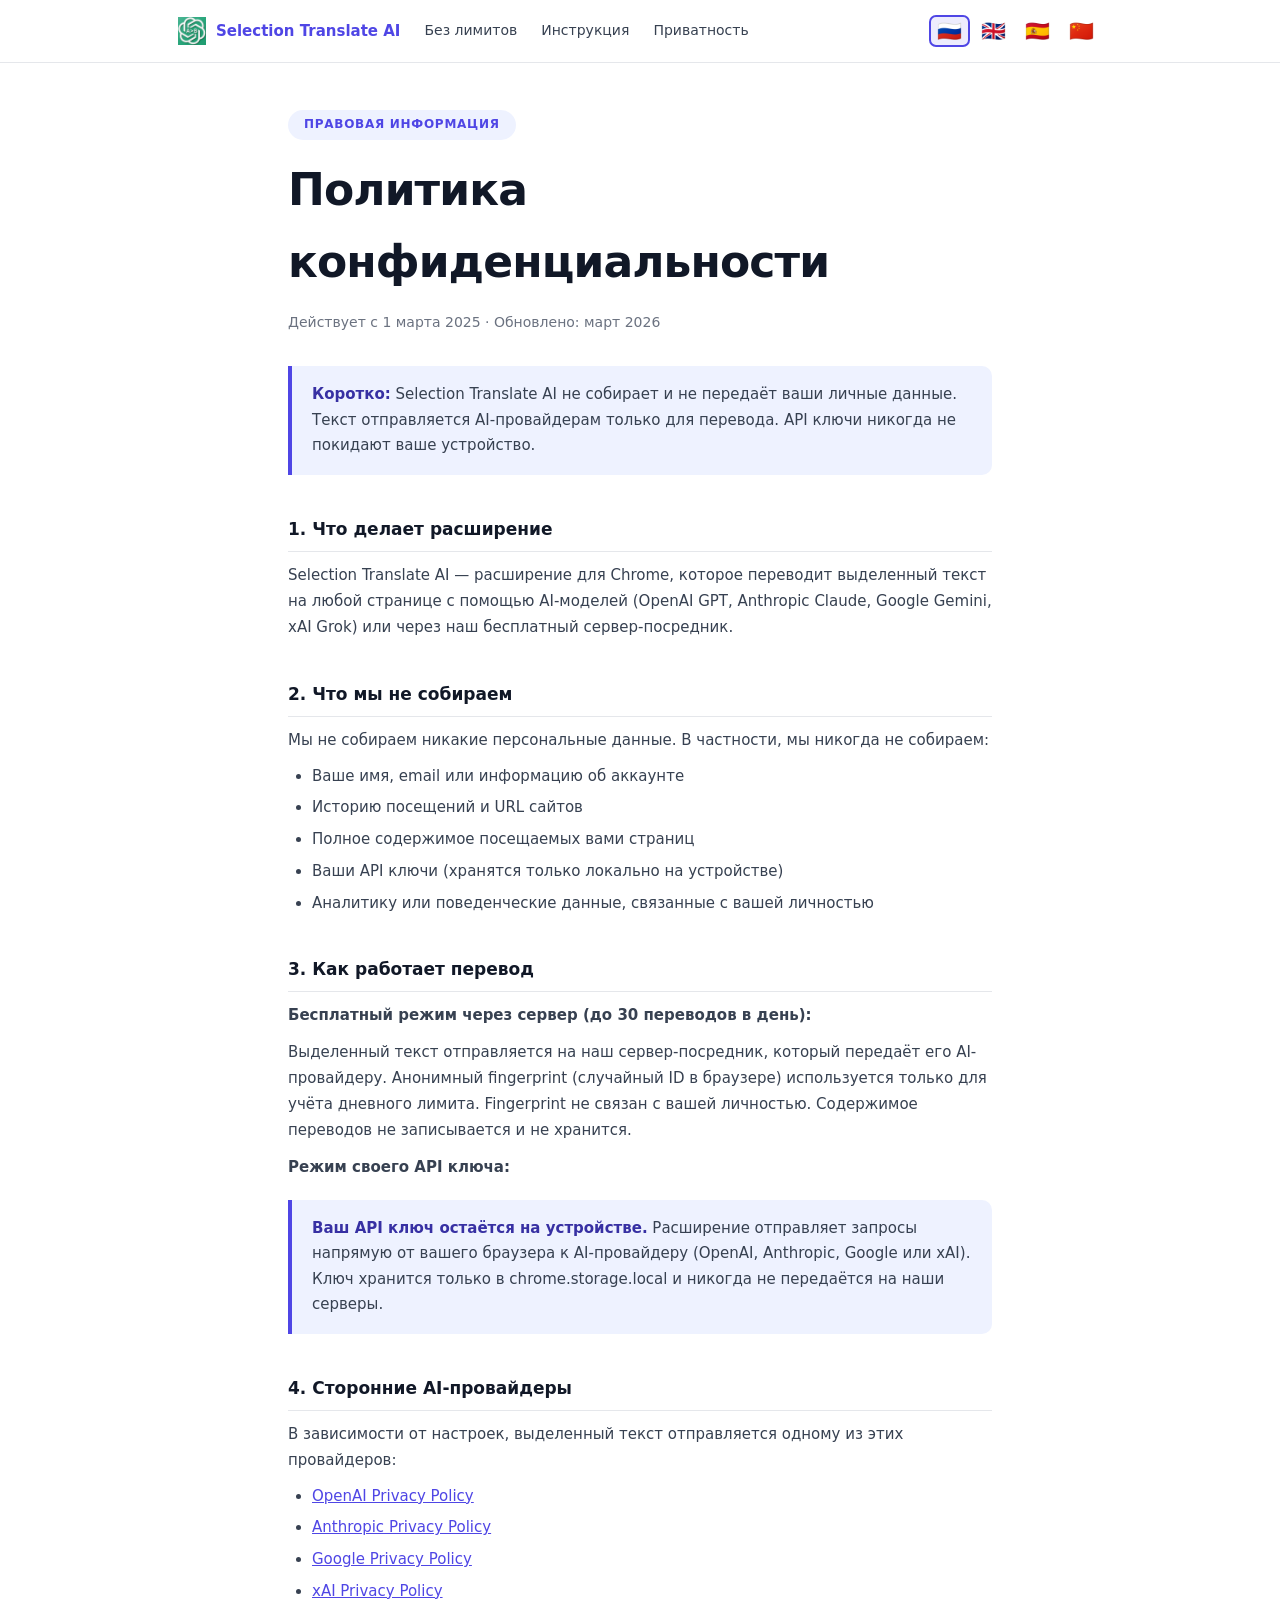
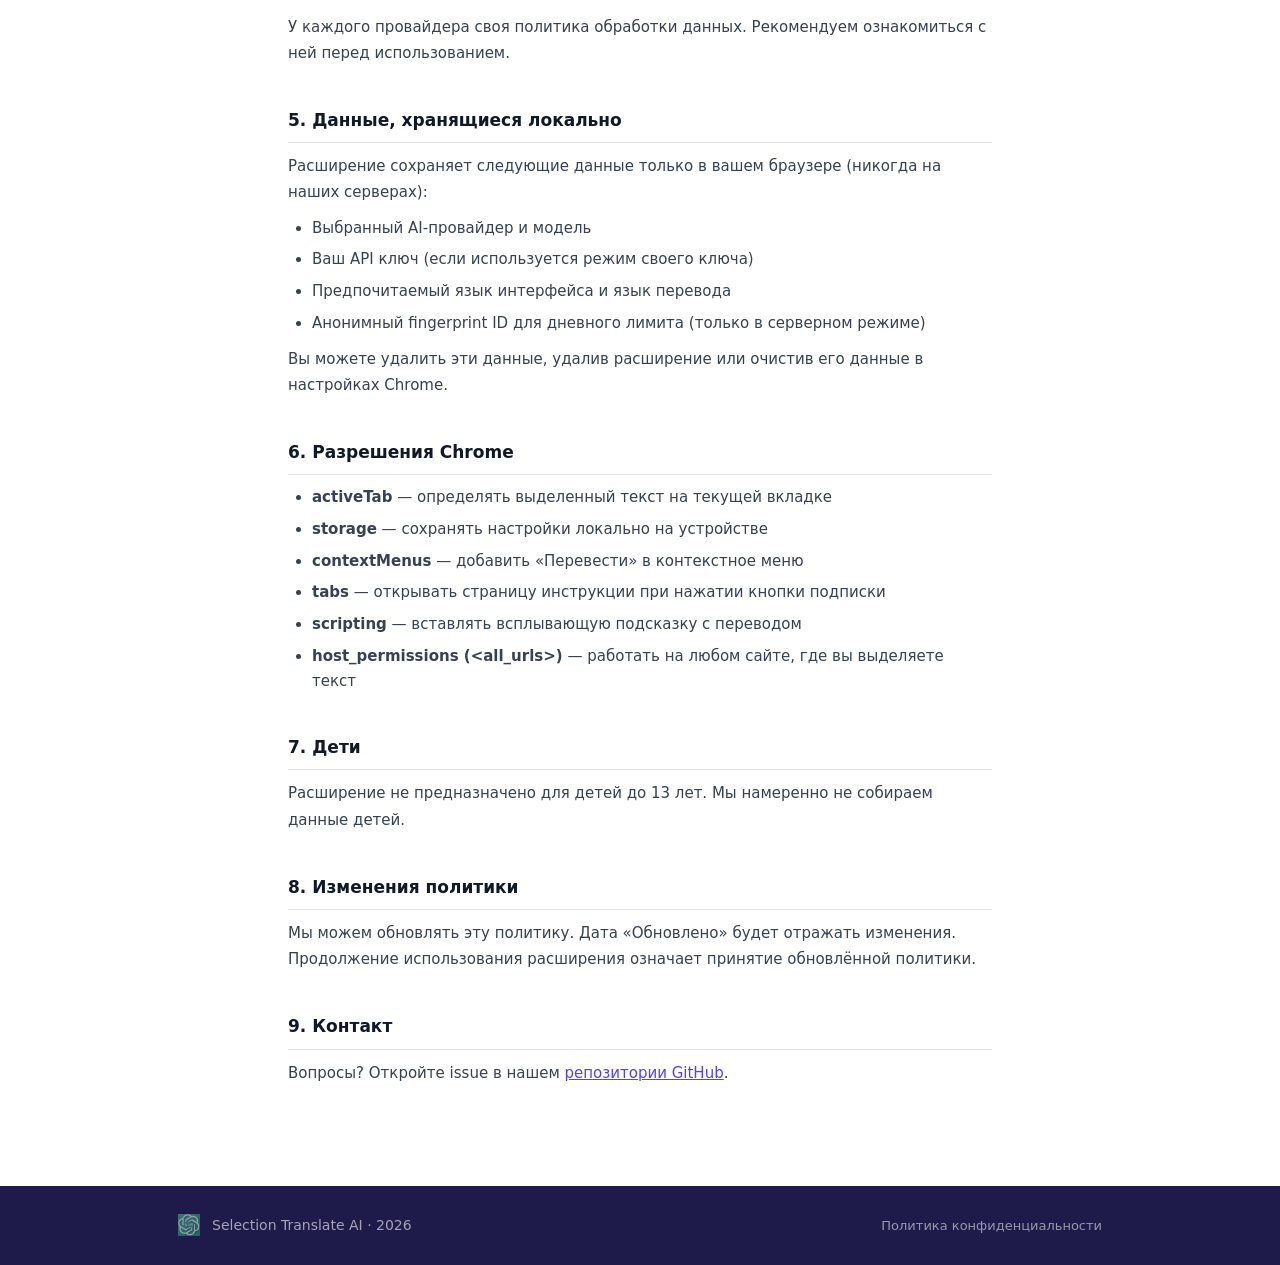
==== privacy-policy.html @ 8ef0fdda "Add files via upload" ====
<!DOCTYPE html>
<html lang="ru">
<head>
  <meta charset="UTF-8">
  <meta name="viewport" content="width=device-width, initial-scale=1.0">
  <title>Privacy Policy — Selection Translate AI</title>
  <link rel="icon" href="icon128.png">
  <link rel="stylesheet" href="style.css">
  <style>
    .policy-section { padding: 110px 0 90px; }
    .policy-date {
      color: var(--text-muted); font-size: 14px; margin: -4px 0 32px;
    }
    .policy-highlight {
      background: var(--brand-light);
      border-left: 4px solid var(--brand);
      padding: 16px 20px; border-radius: 0 10px 10px 0;
      margin: 20px 0; font-size: 15px;
      color: var(--text-2); line-height: 1.7;
    }
    .policy-highlight strong { color: var(--brand-dark); }
    .policy-body h2 {
      font-size: 17px; font-weight: 700;
      margin: 40px 0 10px; padding-bottom: 8px;
      border-bottom: 1px solid var(--border); color: var(--text);
    }
    .policy-body p {
      font-size: 15px; color: var(--text-2);
      margin: 10px 0; line-height: 1.75;
    }
    .policy-body ul { list-style: disc; margin: 10px 0 10px 24px; }
    .policy-body li {
      font-size: 15px; color: var(--text-2);
      margin: 7px 0; line-height: 1.65;
    }
    .policy-body a { color: var(--brand); text-decoration: underline; }
    .policy-body code {
      font-family: monospace; background: var(--bg);
      padding: 1px 6px; border-radius: 4px;
      font-size: 13px; color: var(--brand-dark);
    }
    /* Provider links stay static */
    .provider-links { list-style: disc; margin: 10px 0 10px 24px; }
    .provider-links li { font-size: 15px; color: var(--text-2); margin: 7px 0; }
    .provider-links a { color: var(--brand); text-decoration: underline; }
  </style>
</head>
<body>

  <nav class="nav" id="nav">
    <div class="nav-inner">
      <a href="index.html" class="nav-logo">
        <img src="icon128.png" alt="Selection Translate AI" width="28" height="28">
        <span>Selection Translate AI</span>
      </a>
      <div class="nav-links">
        <a href="index.html#alternative" data-i18n="pp_nav_alt"></a>
        <a href="index.html#guide"       data-i18n="pp_nav_guide"></a>
        <a href="index.html#privacy"     data-i18n="pp_nav_privacy"></a>
      </div>
      <div class="lang-switch">
        <button class="lang-btn active" data-lang="ru" title="Русский">&#127479;&#127482;</button>
        <button class="lang-btn" data-lang="en" title="English">&#127468;&#127463;</button>
        <button class="lang-btn" data-lang="es" title="Español">&#127466;&#127480;</button>
        <button class="lang-btn" data-lang="zh" title="中文">&#127464;&#127475;</button>
      </div>
    </div>
  </nav>

  <section class="policy-section">
    <div class="container" style="max-width: 760px;">

      <div class="section-tag" data-i18n="pp_tag"></div>
      <h1 class="section-title" data-i18n="pp_title"></h1>
      <p class="policy-date" data-i18n="pp_date"></p>
      <div class="policy-highlight" data-i18n="pp_highlight"></div>

      <div class="policy-body">

        <h2 data-i18n="pp_s1"></h2>
        <p data-i18n="pp_s1_p"></p>

        <h2 data-i18n="pp_s2"></h2>
        <p data-i18n="pp_s2_p"></p>
        <ul>
          <li data-i18n="pp_s2_li1"></li>
          <li data-i18n="pp_s2_li2"></li>
          <li data-i18n="pp_s2_li3"></li>
          <li data-i18n="pp_s2_li4"></li>
          <li data-i18n="pp_s2_li5"></li>
        </ul>

        <h2 data-i18n="pp_s3"></h2>
        <p><strong data-i18n="pp_s3_server_title"></strong></p>
        <p data-i18n="pp_s3_server_p"></p>
        <p><strong data-i18n="pp_s3_key_title"></strong></p>
        <div class="policy-highlight" data-i18n="pp_s3_highlight"></div>

        <h2 data-i18n="pp_s4"></h2>
        <p data-i18n="pp_s4_p"></p>
        <ul class="provider-links">
          <li><a href="https://openai.com/policies/privacy-policy" target="_blank" rel="noopener">OpenAI Privacy Policy</a></li>
          <li><a href="https://www.anthropic.com/legal/privacy"    target="_blank" rel="noopener">Anthropic Privacy Policy</a></li>
          <li><a href="https://policies.google.com/privacy"        target="_blank" rel="noopener">Google Privacy Policy</a></li>
          <li><a href="https://x.ai/legal/privacy-policy"          target="_blank" rel="noopener">xAI Privacy Policy</a></li>
        </ul>
        <p data-i18n="pp_s4_p2"></p>

        <h2 data-i18n="pp_s5"></h2>
        <p data-i18n="pp_s5_p"></p>
        <ul>
          <li data-i18n="pp_s5_li1"></li>
          <li data-i18n="pp_s5_li2"></li>
          <li data-i18n="pp_s5_li3"></li>
          <li data-i18n="pp_s5_li4"></li>
        </ul>
        <p data-i18n="pp_s5_p2"></p>

        <h2 data-i18n="pp_s6"></h2>
        <ul>
          <li data-i18n="pp_s6_li1"></li>
          <li data-i18n="pp_s6_li2"></li>
          <li data-i18n="pp_s6_li3"></li>
          <li data-i18n="pp_s6_li4"></li>
          <li data-i18n="pp_s6_li5"></li>
          <li data-i18n="pp_s6_li6"></li>
        </ul>

        <h2 data-i18n="pp_s7"></h2>
        <p data-i18n="pp_s7_p"></p>

        <h2 data-i18n="pp_s8"></h2>
        <p data-i18n="pp_s8_p"></p>

        <h2 data-i18n="pp_s9"></h2>
        <p data-i18n="pp_s9_p"></p>

      </div>
    </div>
  </section>

  <footer class="footer">
    <div class="container footer-inner">
      <img src="icon128.png" alt="" width="22" height="22">
      <span data-i18n="pp_footer"></span>
      <a href="privacy-policy.html" class="footer-privacy-link" data-i18n="pp_footer_privacy"></a>
    </div>
  </footer>

<script>
const T_PP = {
  ru: {
    pp_tag:   "Правовая информация",
    pp_title: "Политика конфиденциальности",
    pp_date:  "Действует с 1 марта 2025 \u00b7 Обновлено: март 2026",
    pp_highlight: "<strong>\u041a\u043e\u0440\u043e\u0442\u043a\u043e:</strong> Selection Translate AI не собирает и не передаёт ваши личные данные. Текст отправляется AI-провайдерам только для перевода. API ключи никогда не покидают ваше устройство.",
    pp_s1:    "1. Что делает расширение",
    pp_s1_p:  "Selection Translate AI — расширение для Chrome, которое переводит выделенный текст на любой странице с помощью AI-моделей (OpenAI GPT, Anthropic Claude, Google Gemini, xAI Grok) или через наш бесплатный сервер-посредник.",
    pp_s2:    "2. Что мы не собираем",
    pp_s2_p:  "Мы не собираем никакие персональные данные. В частности, мы никогда не собираем:",
    pp_s2_li1: "Ваше имя, email или информацию об аккаунте",
    pp_s2_li2: "Историю посещений и URL сайтов",
    pp_s2_li3: "Полное содержимое посещаемых вами страниц",
    pp_s2_li4: "Ваши API ключи (хранятся только локально на устройстве)",
    pp_s2_li5: "Аналитику или поведенческие данные, связанные с вашей личностью",
    pp_s3:    "3. Как работает перевод",
    pp_s3_server_title: "Бесплатный режим через сервер (до 30 переводов в день):",
    pp_s3_server_p: "Выделенный текст отправляется на наш сервер-посредник, который передаёт его AI-провайдеру. Анонимный fingerprint (случайный ID в браузере) используется только для учёта дневного лимита. Fingerprint не связан с вашей личностью. Содержимое переводов не записывается и не хранится.",
    pp_s3_key_title: "Режим своего API ключа:",
    pp_s3_highlight: "<strong>Ваш API ключ остаётся на устройстве.</strong> Расширение отправляет запросы напрямую от вашего браузера к AI-провайдеру (OpenAI, Anthropic, Google или xAI). Ключ хранится только в chrome.storage.local и никогда не передаётся на наши серверы.",
    pp_s4:    "4. Сторонние AI-провайдеры",
    pp_s4_p:  "В зависимости от настроек, выделенный текст отправляется одному из этих провайдеров:",
    pp_s4_p2: "У каждого провайдера своя политика обработки данных. Рекомендуем ознакомиться с ней перед использованием.",
    pp_s5:    "5. Данные, хранящиеся локально",
    pp_s5_p:  "Расширение сохраняет следующие данные только в вашем браузере (никогда на наших серверах):",
    pp_s5_li1: "Выбранный AI-провайдер и модель",
    pp_s5_li2: "Ваш API ключ (если используется режим своего ключа)",
    pp_s5_li3: "Предпочитаемый язык интерфейса и язык перевода",
    pp_s5_li4: "Анонимный fingerprint ID для дневного лимита (только в серверном режиме)",
    pp_s5_p2: "Вы можете удалить эти данные, удалив расширение или очистив его данные в настройках Chrome.",
    pp_s6:    "6. Разрешения Chrome",
    pp_s6_li1: "<strong>activeTab</strong> — определять выделенный текст на текущей вкладке",
    pp_s6_li2: "<strong>storage</strong> — сохранять настройки локально на устройстве",
    pp_s6_li3: "<strong>contextMenus</strong> — добавить «Перевести» в контекстное меню",
    pp_s6_li4: "<strong>tabs</strong> — открывать страницу инструкции при нажатии кнопки подписки",
    pp_s6_li5: "<strong>scripting</strong> — вставлять всплывающую подсказку с переводом",
    pp_s6_li6: "<strong>host_permissions (&lt;all_urls&gt;)</strong> — работать на любом сайте, где вы выделяете текст",
    pp_s7:    "7. Дети",
    pp_s7_p:  "Расширение не предназначено для детей до 13 лет. Мы намеренно не собираем данные детей.",
    pp_s8:    "8. Изменения политики",
    pp_s8_p:  "Мы можем обновлять эту политику. Дата «Обновлено» будет отражать изменения. Продолжение использования расширения означает принятие обновлённой политики.",
    pp_s9:    "9. Контакт",
    pp_s9_p:  "Вопросы? Откройте issue в нашем <a href=\"https://github.com/kostanian/Selection-Translate-AI\" target=\"_blank\" rel=\"noopener\">репозитории GitHub</a>.",
    pp_nav_alt:     "Без лимитов",
    pp_nav_guide:   "Инструкция",
    pp_nav_privacy: "Приватность",
    pp_footer:         "Selection Translate AI \u00b7 2026",
    pp_footer_privacy: "Политика конфиденциальности",
  },
  en: {
    pp_tag:   "Legal",
    pp_title: "Privacy Policy",
    pp_date:  "Effective: March 1, 2025 \u00b7 Last updated: March 2026",
    pp_highlight: "<strong>Short version:</strong> Selection Translate AI does not collect or share your personal data. Your text is sent to AI providers for translation only. API keys you enter never leave your device.",
    pp_s1:    "1. What This Extension Does",
    pp_s1_p:  "Selection Translate AI is a Chrome browser extension that translates text you select on any webpage using AI language models (OpenAI GPT, Anthropic Claude, Google Gemini, xAI Grok), or via our free relay server.",
    pp_s2:    "2. Data We Do Not Collect",
    pp_s2_p:  "We do not collect any personally identifiable information. Specifically, we never collect:",
    pp_s2_li1: "Your name, email address, or account information",
    pp_s2_li2: "Your browsing history or visited URLs",
    pp_s2_li3: "The full content of web pages you visit",
    pp_s2_li4: "Your API keys (stored locally on your device only)",
    pp_s2_li5: "Analytics, behavioral data, or usage statistics linked to your identity",
    pp_s3:    "3. How Translation Works",
    pp_s3_server_title: "Free server mode (up to 30 translations/day):",
    pp_s3_server_p: "The selected text is sent to our relay server, which forwards it to the AI provider. An anonymous fingerprint (random ID stored in your browser) is used solely to enforce the daily limit. This fingerprint is not linked to your identity. No translation content is logged or stored on our server.",
    pp_s3_key_title: "Own API key mode:",
    pp_s3_highlight: "<strong>Your API key stays on your device.</strong> The extension sends requests directly from your browser to the AI provider (OpenAI, Anthropic, Google, or xAI). The key is stored only in Chrome's local storage and is never transmitted to our servers.",
    pp_s4:    "4. Third-Party AI Providers",
    pp_s4_p:  "Depending on your settings, selected text is sent to one of these providers for translation:",
    pp_s4_p2: "Each provider has its own privacy practices. We recommend reviewing their policies before use.",
    pp_s5:    "5. Data Stored Locally",
    pp_s5_p:  "The extension stores the following data in your browser only — never on our servers:",
    pp_s5_li1: "Your selected AI provider and model",
    pp_s5_li2: "Your API key (if using own key mode)",
    pp_s5_li3: "Your preferred UI language and target translation language",
    pp_s5_li4: "An anonymous fingerprint ID for daily limit tracking (server mode only)",
    pp_s5_p2: "You can clear this data at any time by removing the extension or clearing Chrome's extension storage.",
    pp_s6:    "6. Chrome Permissions",
    pp_s6_li1: "<strong>activeTab</strong> — to detect text you select on the current tab",
    pp_s6_li2: "<strong>storage</strong> — to save your settings locally on your device",
    pp_s6_li3: "<strong>contextMenus</strong> — to add \"Translate\" to the right-click menu",
    pp_s6_li4: "<strong>tabs</strong> — to open the setup guide when you click the subscribe button",
    pp_s6_li5: "<strong>scripting</strong> — to inject the translation tooltip on web pages",
    pp_s6_li6: "<strong>host_permissions (&lt;all_urls&gt;)</strong> — to work on any website where you select text",
    pp_s7:    "7. Children's Privacy",
    pp_s7_p:  "This extension is not directed at children under 13. We do not knowingly collect data from children.",
    pp_s8:    "8. Changes to This Policy",
    pp_s8_p:  "We may update this policy from time to time. The \"Last updated\" date above will reflect any changes. Continued use of the extension constitutes acceptance of the updated policy.",
    pp_s9:    "9. Contact",
    pp_s9_p:  "Questions about this privacy policy? Please open an issue on our <a href=\"https://github.com/kostanian/Selection-Translate-AI\" target=\"_blank\" rel=\"noopener\">GitHub repository</a>.",
    pp_nav_alt:     "Use Your Own Key",
    pp_nav_guide:   "Setup Guide",
    pp_nav_privacy: "Privacy",
    pp_footer:         "Selection Translate AI \u00b7 2026",
    pp_footer_privacy: "Privacy Policy",
  },
  es: {
    pp_tag:   "Aviso legal",
    pp_title: "Política de privacidad",
    pp_date:  "Vigente desde el 1 de marzo de 2025 \u00b7 Última actualización: marzo de 2026",
    pp_highlight: "<strong>Versión corta:</strong> Selection Translate AI no recopila ni comparte tus datos personales. El texto se envía a los proveedores de IA únicamente para su traducción. Las claves API que introduces nunca salen de tu dispositivo.",
    pp_s1:    "1. Qué hace esta extensión",
    pp_s1_p:  "Selection Translate AI es una extensión de Chrome que traduce el texto seleccionado en cualquier página web usando modelos de IA (OpenAI GPT, Anthropic Claude, Google Gemini, xAI Grok) o a través de nuestro servidor de retransmisión gratuito.",
    pp_s2:    "2. Datos que no recopilamos",
    pp_s2_p:  "No recopilamos ningún dato de identificación personal. En concreto, nunca recopilamos:",
    pp_s2_li1: "Tu nombre, correo electrónico o información de cuenta",
    pp_s2_li2: "Tu historial de navegación o URLs visitadas",
    pp_s2_li3: "El contenido completo de las páginas que visitas",
    pp_s2_li4: "Tus claves API (almacenadas solo localmente en tu dispositivo)",
    pp_s2_li5: "Análisis, datos de comportamiento o estadísticas vinculadas a tu identidad",
    pp_s3:    "3. Cómo funciona la traducción",
    pp_s3_server_title: "Modo servidor gratuito (hasta 30 traducciones al día):",
    pp_s3_server_p: "El texto seleccionado se envía a nuestro servidor de retransmisión, que lo reenvía al proveedor de IA. Una huella digital anónima (ID aleatorio almacenado en tu navegador) se usa únicamente para controlar el límite diario. Esta huella no está vinculada a tu identidad. No se registra ni almacena ningún contenido de traducción.",
    pp_s3_key_title: "Modo clave API propia:",
    pp_s3_highlight: "<strong>Tu clave API permanece en tu dispositivo.</strong> La extensión envía solicitudes directamente desde tu navegador al proveedor de IA (OpenAI, Anthropic, Google o xAI). La clave se almacena solo en el almacenamiento local de Chrome y nunca se transmite a nuestros servidores.",
    pp_s4:    "4. Proveedores de IA terceros",
    pp_s4_p:  "Según tu configuración, el texto seleccionado se envía a uno de estos proveedores para su traducción:",
    pp_s4_p2: "Cada proveedor tiene sus propias prácticas de privacidad. Recomendamos revisar sus políticas antes de usar la extensión.",
    pp_s5:    "5. Datos almacenados localmente",
    pp_s5_p:  "La extensión almacena los siguientes datos solo en tu navegador, nunca en nuestros servidores:",
    pp_s5_li1: "Tu proveedor de IA y modelo seleccionados",
    pp_s5_li2: "Tu clave API (si usas el modo de clave propia)",
    pp_s5_li3: "Tu idioma de interfaz preferido y el idioma de traducción destino",
    pp_s5_li4: "Un ID de huella digital anónimo para el seguimiento del límite diario (solo en modo servidor)",
    pp_s5_p2: "Puedes borrar estos datos en cualquier momento eliminando la extensión o borrando su almacenamiento en la configuración de Chrome.",
    pp_s6:    "6. Permisos de Chrome",
    pp_s6_li1: "<strong>activeTab</strong> — para detectar el texto seleccionado en la pestaña actual",
    pp_s6_li2: "<strong>storage</strong> — para guardar tu configuración localmente en tu dispositivo",
    pp_s6_li3: "<strong>contextMenus</strong> — para añadir &ldquo;Traducir&rdquo; al menú contextual del botón derecho",
    pp_s6_li4: "<strong>tabs</strong> — para abrir la guía de configuración al hacer clic en el botón de suscripción",
    pp_s6_li5: "<strong>scripting</strong> — para insertar el tooltip de traducción en las páginas web",
    pp_s6_li6: "<strong>host_permissions (&lt;all_urls&gt;)</strong> — para funcionar en cualquier sitio web donde selecciones texto",
    pp_s7:    "7. Privacidad de menores",
    pp_s7_p:  "Esta extensión no está dirigida a menores de 13 años. No recopilamos datos de menores de forma intencionada.",
    pp_s8:    "8. Cambios en esta política",
    pp_s8_p:  "Podemos actualizar esta política periódicamente. La fecha de \"Última actualización\" reflejará los cambios. El uso continuado de la extensión implica la aceptación de la política actualizada.",
    pp_s9:    "9. Contacto",
    pp_s9_p:  "¿Preguntas? Abre un issue en nuestro <a href=\"https://github.com/kostanian/Selection-Translate-AI\" target=\"_blank\" rel=\"noopener\">repositorio de GitHub</a>.",
    pp_nav_alt:     "Sin límites",
    pp_nav_guide:   "Instrucciones",
    pp_nav_privacy: "Privacidad",
    pp_footer:         "Selection Translate AI \u00b7 2026",
    pp_footer_privacy: "Política de privacidad",
  },
  zh: {
    pp_tag:   "法律信息",
    pp_title: "隐私政策",
    pp_date:  "生效日期：2025年3月1日 \u00b7 最后更新：2026年3月",
    pp_highlight: "<strong>简短说明：</strong>Selection Translate AI 不收集或分享您的个人数据。您的文本仅发送给 AI 提供商进行翻译。您输入的 API 密钥永远不会离开您的设备。",
    pp_s1:    "1. 扩展功能说明",
    pp_s1_p:  "Selection Translate AI 是一款 Chrome 浏览器扩展，可使用 AI 语言模型（OpenAI GPT、Anthropic Claude、Google Gemini、xAI Grok）或通过我们的免费中继服务器，翻译您在任何网页上选中的文本。",
    pp_s2:    "2. 我们不收集的数据",
    pp_s2_p:  "我们不收集任何个人身份信息。具体而言，我们从不收集：",
    pp_s2_li1: "您的姓名、电子邮件地址或账户信息",
    pp_s2_li2: "您的浏览历史记录或访问的网址",
    pp_s2_li3: "您访问的网页的完整内容",
    pp_s2_li4: "您的 API 密钥（仅存储在您的设备本地）",
    pp_s2_li5: "与您身份关联的分析数据、行为数据或使用统计",
    pp_s3:    "3. 翻译工作原理",
    pp_s3_server_title: "免费服务器模式（每天最多30次翻译）：",
    pp_s3_server_p: "选中的文本发送至我们的中继服务器，再由其转发给 AI 提供商。浏览器中存储的匿名指纹（随机 ID）仅用于执行每日限额，与您的身份无关。我们的服务器不记录或存储任何翻译内容。",
    pp_s3_key_title: "自带 API 密钥模式：",
    pp_s3_highlight: "<strong>您的 API 密钥留在您的设备上。</strong>扩展直接从您的浏览器向 AI 提供商（OpenAI、Anthropic、Google 或 xAI）发送请求。密钥仅存储在 Chrome 的本地存储中，从不传输到我们的服务器。",
    pp_s4:    "4. 第三方 AI 提供商",
    pp_s4_p:  "根据您的设置，选中的文本会发送给以下提供商之一进行翻译：",
    pp_s4_p2: "每个提供商都有其自己的隐私政策。我们建议您在使用前查阅各自的政策。",
    pp_s5:    "5. 本地存储的数据",
    pp_s5_p:  "扩展仅在您的浏览器中存储以下数据，从不存储在我们的服务器上：",
    pp_s5_li1: "您选择的 AI 提供商和模型",
    pp_s5_li2: "您的 API 密钥（如果使用自带密钥模式）",
    pp_s5_li3: "您首选的界面语言和翻译目标语言",
    pp_s5_li4: "用于每日限额追踪的匿名指纹 ID（仅限服务器模式）",
    pp_s5_p2: "您可以随时通过删除扩展或清除 Chrome 扩展存储来删除这些数据。",
    pp_s6:    "6. Chrome 权限",
    pp_s6_li1: "<strong>activeTab</strong> — 检测您在当前标签页中选中的文本",
    pp_s6_li2: "<strong>storage</strong> — 在您的设备本地保存设置",
    pp_s6_li3: "<strong>contextMenus</strong> — 在右键菜单中添加&ldquo;翻译&rdquo;选项",
    pp_s6_li4: "<strong>tabs</strong> — 点击订阅按钮时打开设置指南页面",
    pp_s6_li5: "<strong>scripting</strong> — 在网页上注入翻译提示框",
    pp_s6_li6: "<strong>host_permissions (&lt;all_urls&gt;)</strong> — 在您选择文本的任何网站上运行",
    pp_s7:    "7. 儿童隐私",
    pp_s7_p:  "本扩展不针对13岁以下的儿童。我们不会故意收集儿童的数据。",
    pp_s8:    "8. 政策变更",
    pp_s8_p:  "我们可能会不时更新本政策。上方的&ldquo;最后更新&rdquo;日期将反映任何变更。继续使用扩展即表示您接受更新后的政策。",
    pp_s9:    "9. 联系方式",
    pp_s9_p:  "有疑问？请在我们的 <a href=\"https://github.com/kostanian/Selection-Translate-AI\" target=\"_blank\" rel=\"noopener\">GitHub 仓库</a>中提交 issue。",
    pp_nav_alt:     "自带密钥",
    pp_nav_guide:   "设置指南",
    pp_nav_privacy: "隐私",
    pp_footer:         "Selection Translate AI \u00b7 2026",
    pp_footer_privacy: "隐私政策",
  },
};

(function () {
  const urlLang = new URLSearchParams(window.location.search).get("lang");
  let lang = (urlLang && T_PP[urlLang]) ? urlLang
             : (localStorage.getItem("uiLanguage") || "ru");
  if (!T_PP[lang]) lang = "ru";

  function apply(l) {
    document.documentElement.lang = l;
    document.querySelectorAll("[data-i18n]").forEach(el => {
      const val = T_PP[l]?.[el.dataset.i18n] || T_PP.en?.[el.dataset.i18n] || "";
      if (val) el.innerHTML = val;
    });
    document.title = T_PP[l].pp_title + " — Selection Translate AI";
    document.querySelectorAll(".lang-btn").forEach(b =>
      b.classList.toggle("active", b.dataset.lang === l));
  }

  apply(lang);

  document.querySelectorAll(".lang-btn").forEach(btn => {
    btn.addEventListener("click", () => {
      lang = btn.dataset.lang;
      localStorage.setItem("uiLanguage", lang);
      apply(lang);
    });
  });

  // Nav scroll shadow
  const nav = document.getElementById("nav");
  window.addEventListener("scroll", () => {
    nav.classList.toggle("scrolled", window.scrollY > 10);
  }, { passive: true });
})();
</script>
</body>
</html>
---- style.css ----
/* ══════════════════════════════════════════════════════════
   Selection Translate AI — Subscription page styles
   ══════════════════════════════════════════════════════════ */

:root {
  --brand:       #4F46E5;
  --brand-dark:  #3730A3;
  --brand-light: #EEF2FF;
  --text:        #111827;
  --text-2:      #374151;
  --text-muted:  #6B7280;
  --border:      #E5E7EB;
  --bg:          #F9FAFB;
  --white:       #FFFFFF;
  --shadow-sm:   0 1px 3px rgba(0,0,0,0.08);
  --shadow:      0 4px 16px rgba(0,0,0,0.10);
  --shadow-lg:   0 12px 40px rgba(0,0,0,0.14);
  --radius:      12px;
  --radius-lg:   20px;
  --ease:        0.25s ease;
}

*, *::before, *::after { box-sizing: border-box; margin: 0; padding: 0; }
html { scroll-behavior: smooth; }
body {
  font: 15px/1.65 system-ui, -apple-system, Segoe UI, Roboto, Arial;
  color: var(--text);
  background: var(--white);
}
a { text-decoration: none; color: inherit; }
ul { list-style: none; }
img { display: block; }
.container { max-width: 980px; margin: 0 auto; padding: 0 28px; }

/* ══ Nav ═══════════════════════════════════════════════════ */
.nav {
  position: fixed; top: 0; left: 0; right: 0; z-index: 100;
  background: rgba(255,255,255,0.94);
  backdrop-filter: blur(14px);
  border-bottom: 1px solid var(--border);
  transition: box-shadow var(--ease);
}
.nav.scrolled { box-shadow: var(--shadow); }
.nav-inner {
  max-width: 980px; margin: 0 auto; padding: 0 28px;
  height: 62px; display: flex; align-items: center; gap: 24px;
}
.nav-logo {
  display: flex; align-items: center; gap: 10px;
  font-weight: 700; font-size: 15px; color: var(--brand);
  flex-shrink: 0;
}
.nav-links {
  display: flex; gap: 24px; margin-right: auto;
}
.nav-links a {
  font-size: 14px; color: var(--text-2);
  transition: color var(--ease);
}
.nav-links a:hover { color: var(--brand); }
.lang-switch { display: flex; gap: 3px; }
.lang-btn {
  font-size: 20px; padding: 4px 6px;
  border: 2px solid transparent; border-radius: 7px;
  background: none; cursor: pointer;
  transition: border-color var(--ease), background var(--ease), transform 0.15s;
  line-height: 1;
}
.lang-btn:hover { background: rgba(79,70,229,0.08); transform: scale(1.12); }
.lang-btn.active { border-color: var(--brand); background: rgba(79,70,229,0.1); }

/* ══ Hero ══════════════════════════════════════════════════ */
.hero {
  position: relative;
  min-height: 100vh;
  display: flex; align-items: center; justify-content: center;
  overflow: hidden;
  background: linear-gradient(135deg, #1e1b4b 0%, #312e81 35%, #4c1d95 65%, #1e1b4b 100%);
  background-size: 300% 300%;
  animation: gradientShift 14s ease infinite;
}
@keyframes gradientShift {
  0%, 100% { background-position: 0% 50%; }
  50%       { background-position: 100% 50%; }
}

#hero-canvas {
  position: absolute; inset: 0; width: 100%; height: 100%;
  pointer-events: none;
}

.hero-content {
  position: relative; z-index: 2;
  text-align: center; color: white;
  padding: 110px 28px 80px;
}
.hero-badge-wrap { margin-bottom: 28px; }
.hero-badge {
  display: inline-block;
  padding: 7px 22px; border-radius: 100px;
  background: rgba(255,255,255,0.12);
  border: 1px solid rgba(255,255,255,0.28);
  font-size: 12px; font-weight: 700;
  letter-spacing: 0.08em; text-transform: uppercase;
  animation: badgePulse 3.5s ease-in-out infinite;
}
@keyframes badgePulse {
  0%, 100% { box-shadow: 0 0 0 0 rgba(255,255,255,0.2); }
  50%       { box-shadow: 0 0 0 12px rgba(255,255,255,0); }
}
.hero-title {
  font-size: clamp(38px, 7vw, 76px);
  font-weight: 800; line-height: 1.08;
  letter-spacing: -0.03em; margin-bottom: 24px;
  animation: fadeUp 0.8s ease both;
}
.hero-sub {
  font-size: clamp(16px, 2.2vw, 20px);
  opacity: 0.82; max-width: 560px; margin: 0 auto 44px;
  animation: fadeUp 0.8s 0.15s ease both;
}
.hero-cta {
  display: inline-flex; align-items: center;
  padding: 15px 36px; border-radius: 100px;
  background: white; color: var(--brand);
  font-weight: 700; font-size: 15px;
  box-shadow: 0 6px 28px rgba(0,0,0,0.35);
  transition: transform var(--ease), box-shadow var(--ease);
  animation: fadeUp 0.8s 0.28s ease both;
}
.hero-cta:hover {
  transform: translateY(-3px);
  box-shadow: 0 10px 36px rgba(0,0,0,0.45);
}
@keyframes fadeUp {
  from { opacity: 0; transform: translateY(24px); }
  to   { opacity: 1; transform: none; }
}
.hero-scroll {
  position: absolute; bottom: 28px; left: 50%;
  transform: translateX(-50%);
  animation: bounce 2.2s ease-in-out infinite;
}
@keyframes bounce {
  0%, 100% { transform: translateX(-50%) translateY(0); opacity: 0.6; }
  50%       { transform: translateX(-50%) translateY(10px); opacity: 1; }
}

/* ══ Section helpers ════════════════════════════════════════ */
.section-tag {
  display: inline-block; margin-bottom: 14px;
  padding: 5px 16px; border-radius: 100px;
  background: var(--brand-light); color: var(--brand);
  font-size: 12px; font-weight: 700; letter-spacing: 0.06em; text-transform: uppercase;
}
.section-title {
  font-size: clamp(26px, 4vw, 44px);
  font-weight: 800; letter-spacing: -0.02em; margin-bottom: 16px;
}
.section-sub {
  font-size: 16px; color: var(--text-muted);
  max-width: 620px; margin-bottom: 52px; line-height: 1.7;
}

/* ══ Alternative section ════════════════════════════════════ */
.alt-section { padding: 100px 0; background: var(--bg); }

.features-grid {
  display: grid;
  grid-template-columns: repeat(auto-fit, minmax(220px, 1fr));
  gap: 20px;
}
.feature-card {
  background: white; border: 1px solid var(--border);
  border-radius: var(--radius-lg); padding: 30px 26px;
  box-shadow: var(--shadow-sm);
  transition: transform var(--ease), box-shadow var(--ease), border-color var(--ease);
}
.feature-card:hover {
  transform: translateY(-5px);
  box-shadow: var(--shadow-lg);
  border-color: var(--brand-light);
}
.feature-icon { font-size: 38px; margin-bottom: 16px; }
.feature-card h3 { font-size: 17px; font-weight: 700; margin-bottom: 9px; }
.feature-card p  { font-size: 14px; color: var(--text-muted); line-height: 1.65; }

/* ══ Guide section ══════════════════════════════════════════ */
.guide-section { padding: 100px 0; background: white; }

.provider-tabs {
  display: flex; gap: 10px; flex-wrap: wrap; margin-bottom: 44px;
}
.provider-tab {
  display: flex; align-items: center; gap: 9px;
  padding: 11px 22px; border-radius: var(--radius);
  border: 2px solid var(--border); background: white;
  font-size: 14px; font-weight: 600; cursor: pointer;
  transition: all var(--ease);
}
.provider-tab:hover { border-color: var(--brand); color: var(--brand); background: var(--brand-light); }
.provider-tab.active { border-color: var(--brand); background: var(--brand); color: white; }
.ptab-dot {
  width: 10px; height: 10px; border-radius: 50%; flex-shrink: 0;
}
.provider-tab.active .ptab-dot { background: white !important; }

.guide-content { transition: opacity 0.22s, transform 0.22s; }
.guide-content.fading { opacity: 0; transform: translateY(10px); }

/* Provider header card */
.provider-header {
  display: flex; align-items: center; gap: 18px;
  padding: 22px 28px; border-radius: var(--radius-lg);
  margin-bottom: 20px;
  border: 1px solid var(--border);
}
.provider-header-emoji { font-size: 42px; line-height: 1; flex-shrink: 0; }
.provider-header-info h3 { font-size: 22px; font-weight: 800; margin-bottom: 4px; }
.provider-header-info p  { font-size: 13px; color: var(--text-muted); }
.provider-header-link {
  margin-left: auto; flex-shrink: 0;
  padding: 10px 22px; border-radius: 10px;
  color: white; font-size: 13px; font-weight: 700;
  transition: opacity var(--ease), transform var(--ease);
  white-space: nowrap;
}
.provider-header-link:hover { opacity: 0.82; transform: translateY(-2px); }

/* Free note */
.free-note {
  padding: 14px 18px; border-radius: 10px;
  border-left: 4px solid; margin-bottom: 32px;
  font-size: 14px; line-height: 1.6;
}

/* Steps */
.steps-list { display: flex; flex-direction: column; }
.step {
  display: flex; gap: 20px; align-items: flex-start;
  padding: 22px 0;
  border-bottom: 1px solid var(--border);
  opacity: 0; transform: translateX(-12px);
  transition: opacity 0.4s ease, transform 0.4s ease;
}
.step:last-child { border-bottom: none; }
.step.visible { opacity: 1; transform: none; }

.step-num {
  flex-shrink: 0; width: 38px; height: 38px;
  border-radius: 50%;
  display: flex; align-items: center; justify-content: center;
  color: white; font-size: 15px; font-weight: 700;
  box-shadow: 0 3px 10px rgba(0,0,0,0.18);
  background: var(--step-color, var(--brand));
}
.step.step-warning .step-num { background: #f59e0b; }
.step.step-final   .step-num { background: #10b981; }

.step-content { flex: 1; }
.step-title {
  font-size: 15px; font-weight: 700; margin-bottom: 6px; color: var(--text);
}
.step-desc {
  font-size: 14px; color: var(--text-2); line-height: 1.65; margin-bottom: 12px;
}

/* Step UI mockups */
.step-ui { margin-top: 2px; }

.step-url-link {
  display: inline-flex; align-items: center; gap: 6px;
  padding: 7px 14px; border-radius: 8px;
  background: #f3f4f6; border: 1px solid #e5e7eb;
  font-size: 13px; font-family: monospace; color: var(--brand);
  transition: background var(--ease);
}
.step-url-link:hover { background: var(--brand-light); }

.step-ui-button {
  display: inline-flex; align-items: center;
  padding: 9px 18px; border-radius: 8px;
  color: white; font-size: 13px; font-weight: 600;
  box-shadow: 0 2px 10px rgba(0,0,0,0.2);
  cursor: default; user-select: none;
  animation: buttonGlow 2.5s ease-in-out infinite;
}
@keyframes buttonGlow {
  0%, 100% { box-shadow: 0 2px 10px rgba(0,0,0,0.2); }
  50%       { box-shadow: 0 4px 20px rgba(0,0,0,0.35); }
}

.step-ui-path {
  display: inline-flex; align-items: center; gap: 6px;
  padding: 8px 14px; border-radius: 8px;
  background: #f3f4f6; border: 1px solid #e5e7eb;
  font-size: 13px;
}
.step-ui-path span {
  padding: 3px 10px; background: white; border: 1px solid #e5e7eb;
  border-radius: 6px; font-weight: 600; color: var(--text);
}
.step-ui-path-arrow { color: var(--text-muted); font-size: 12px; }

.step-ui-input {
  display: flex; width: fit-content;
  border: 1.5px solid #d1d5db; border-radius: 9px;
  overflow: hidden; background: white; box-shadow: var(--shadow-sm);
}
.step-ui-input input {
  padding: 8px 14px; border: none; outline: none;
  font-size: 13px; background: transparent; color: var(--text);
  min-width: 180px;
}
.step-ui-create-btn {
  padding: 8px 16px; color: white;
  font-size: 13px; font-weight: 600; cursor: default; white-space: nowrap;
}

.step-ui-key {
  display: flex; align-items: center; gap: 10px;
  padding: 10px 16px; border-radius: 10px;
  background: #0f172a; border: 1px solid rgba(255,255,255,0.08);
  width: fit-content;
}
.step-ui-key code {
  font-family: monospace; font-size: 13px;
  color: #a5b4fc; letter-spacing: 0.06em;
}
.step-ui-copy-btn {
  background: rgba(255,255,255,0.08); border: 1px solid rgba(255,255,255,0.15);
  border-radius: 6px; padding: 4px 10px; font-size: 13px; cursor: pointer;
  transition: background var(--ease);
}
.step-ui-copy-btn:hover { background: rgba(255,255,255,0.16); }

.step-warning-badge {
  margin-top: 10px; padding: 10px 14px; border-radius: 9px;
  background: #fef3c7; color: #92400e;
  font-size: 13px; font-weight: 600;
  border: 1px solid #fde68a;
}
.step-final-badge {
  margin-top: 10px; padding: 10px 14px; border-radius: 9px;
  background: #d1fae5; color: #065f46;
  font-size: 13px; font-weight: 600;
  border: 1px solid #a7f3d0;
}

/* ══ Extension popup mockup (final step) ══════════════════ */
.popup-mockup {
  margin-top: 14px;
  width: 300px; max-width: 100%;
  border-radius: 14px; overflow: hidden;
  border: 1px solid #c5cce0;
  box-shadow: 0 8px 32px rgba(0,0,0,0.18);
  font-size: 12px; line-height: 1.4;
  font-family: system-ui, -apple-system, sans-serif;
  /* browser chrome effect */
  background: #f4f6fb;
}

/* top bar: flags + toggle */
.pm-topbar {
  display: flex; align-items: center; justify-content: space-between;
  padding: 8px 10px;
  background: white; border-bottom: 1px solid #e8edf5;
}
.pm-flags { display: flex; gap: 1px; font-size: 16px; line-height: 1; }
.pm-toggle-wrap { display: flex; align-items: center; }
.pm-toggle {
  width: 40px; height: 22px; border-radius: 11px;
  background: var(--brand); position: relative; flex-shrink: 0;
}
.pm-toggle::after {
  content: ""; position: absolute; right: 2px; top: 2px;
  width: 18px; height: 18px; border-radius: 50%; background: white;
}

/* body */
.pm-body { padding: 8px; }

/* card like .section-card */
.pm-card {
  background: white; border: 1px solid #d8deea;
  border-radius: 9px; padding: 9px 10px;
}
.pm-section-label {
  font-size: 11px; font-weight: 700; letter-spacing: 0.03em;
  color: #374151; margin-bottom: 7px;
}

/* server row: radio + subscribe chip */
.pm-server-row {
  display: flex; align-items: center; gap: 6px; margin-bottom: 5px;
}
.pm-server-row .pm-radio-opt { flex: 1; margin-bottom: 0; }

/* radio option */
.pm-radio-opt {
  display: flex; align-items: flex-start; gap: 7px;
  padding: 7px 9px; border-radius: 6px;
  border: 1px solid #ddd; background: white;
  margin-bottom: 5px; cursor: default;
}
.pm-radio-opt.pm-active {
  border-color: var(--brand); background: #f0f0ff;
}
.pm-radio-circle {
  width: 12px; height: 12px; border-radius: 50%;
  border: 1.5px solid #aaa; flex-shrink: 0; margin-top: 1px;
}
.pm-radio-circle.pm-radio-filled {
  border-color: var(--brand);
  background: radial-gradient(circle, var(--brand) 50%, transparent 50%);
}
.pm-opt-text { display: flex; flex-direction: column; gap: 1px; }
.pm-opt-title { font-weight: 600; font-size: 12px; color: #333; }
.pm-opt-hint  { font-size: 10px; color: #888; line-height: 1.3; }

/* subscribe chip */
.pm-subscribe-chip {
  flex-shrink: 0;
  padding: 3px 8px; border-radius: 10px;
  font-size: 10px; font-weight: 600;
  color: var(--brand); background: #eef0ff;
  border: 1px solid #c7d2fe; white-space: nowrap;
}

/* own-key panel */
.pm-own-panel {
  margin-top: 7px; padding: 8px 9px;
  background: white; border: 1px solid #e0e0f0;
  border-radius: 7px;
}
.pm-field { margin-bottom: 6px; }
.pm-field:last-child { margin-bottom: 0; }
.pm-field-label {
  font-size: 10px; font-weight: 600; color: #555; margin-bottom: 3px;
}
.pm-select-mock {
  display: flex; justify-content: space-between; align-items: center;
  padding: 5px 8px; border: 1px solid #ddd; border-radius: 5px;
  background: white; font-size: 11px; color: #333;
}
.pm-caret { color: #aaa; font-size: 9px; }

/* key input row */
.pm-key-row {
  display: flex; gap: 4px; align-items: stretch;
}
.pm-key-input {
  flex: 1; padding: 5px 8px; border: 1px solid #ddd; border-radius: 5px;
  background: white; font-size: 11px; color: #555;
  font-family: monospace; letter-spacing: 0.04em;
  overflow: hidden; text-overflow: ellipsis; white-space: nowrap;
}
.pm-eye-btn {
  padding: 0 7px; border: 1px solid #ddd; border-radius: 5px;
  background: white; font-size: 13px; display: flex; align-items: center;
}

/* check button */
.pm-check-btn {
  width: 100%; margin-top: 7px; padding: 6px;
  background: var(--brand); color: white; border: none;
  border-radius: 5px; font-size: 11px; font-weight: 600;
  cursor: default; text-align: center;
}

/* key status */
.pm-key-status {
  margin-top: 5px; font-size: 11px;
  color: #16a34a; font-weight: 600; text-align: center;
}

/* ══ Privacy section ════════════════════════════════════════ */
.privacy-section { padding: 100px 0; background: var(--bg); }
.privacy-inner {
  display: flex; align-items: center; gap: 72px; flex-wrap: wrap;
}
.privacy-visual { flex-shrink: 0; }

/* SVG Lock animation */
.lock-shackle {
  stroke-dasharray: 180; stroke-dashoffset: 180;
  transition: stroke-dashoffset 1.4s cubic-bezier(0.4, 0, 0.2, 1);
}
.lock-bg {
  opacity: 0; transform: scale(0.7); transform-origin: 80px 80px;
  transition: opacity 0.5s ease, transform 0.6s cubic-bezier(0.34, 1.56, 0.64, 1);
}
.lock-body {
  opacity: 0; transform: translateY(14px);
  transition: opacity 0.55s 0.9s ease, transform 0.55s 0.9s ease;
}
.lock-hole, .lock-bar {
  opacity: 0;
  transition: opacity 0.4s 1.3s ease;
}
.privacy-section.lock-revealed .lock-shackle { stroke-dashoffset: 0; }
.privacy-section.lock-revealed .lock-bg { opacity: 1; transform: scale(1); }
.privacy-section.lock-revealed .lock-body { opacity: 1; transform: translateY(0); }
.privacy-section.lock-revealed .lock-hole,
.privacy-section.lock-revealed .lock-bar { opacity: 1; }

.privacy-text-wrap { flex: 1; min-width: 280px; }
.privacy-text-wrap > p {
  font-size: 15px; color: var(--text-muted); margin-bottom: 28px; line-height: 1.7;
}
.privacy-list li {
  display: flex; align-items: flex-start; gap: 12px;
  padding: 14px 0; border-bottom: 1px solid var(--border);
  font-size: 14px; line-height: 1.65;
}
.privacy-list li:first-child { border-top: 1px solid var(--border); }
.privacy-list li::before { content: ""; display: none; }

/* ══ Footer ═════════════════════════════════════════════════ */
.footer { padding: 28px 0; background: #1e1b4b; }
.footer-inner {
  display: flex; align-items: center; gap: 12px;
  font-size: 14px; color: rgba(255,255,255,0.6);
}
.footer-inner img { opacity: 0.6; }
.footer-privacy-link {
  margin-left: auto; font-size: 13px;
  color: rgba(255,255,255,0.55);
  transition: color var(--ease);
}
.footer-privacy-link:hover { color: rgba(255,255,255,0.9); }

/* ══ Scroll reveal ══════════════════════════════════════════ */
.reveal {
  opacity: 0; transform: translateY(28px);
  transition: opacity 0.65s ease, transform 0.65s ease;
}
.reveal.revealed { opacity: 1; transform: none; }

/* ══ Responsive ═════════════════════════════════════════════ */
@media (max-width: 700px) {
  .nav-links { display: none; }
  .features-grid { grid-template-columns: 1fr; }
  .provider-tabs { gap: 7px; }
  .provider-tab { padding: 9px 14px; font-size: 13px; }
  .provider-header { flex-wrap: wrap; gap: 12px; }
  .provider-header-link { margin-left: 0; }
  .privacy-inner { flex-direction: column; gap: 36px; }
  .privacy-visual { align-self: center; }
  .popup-mockup { width: 100%; }
  .step { gap: 14px; }
  .step-ui-input { width: 100%; }
  .step-ui-input input { min-width: 0; flex: 1; }
}
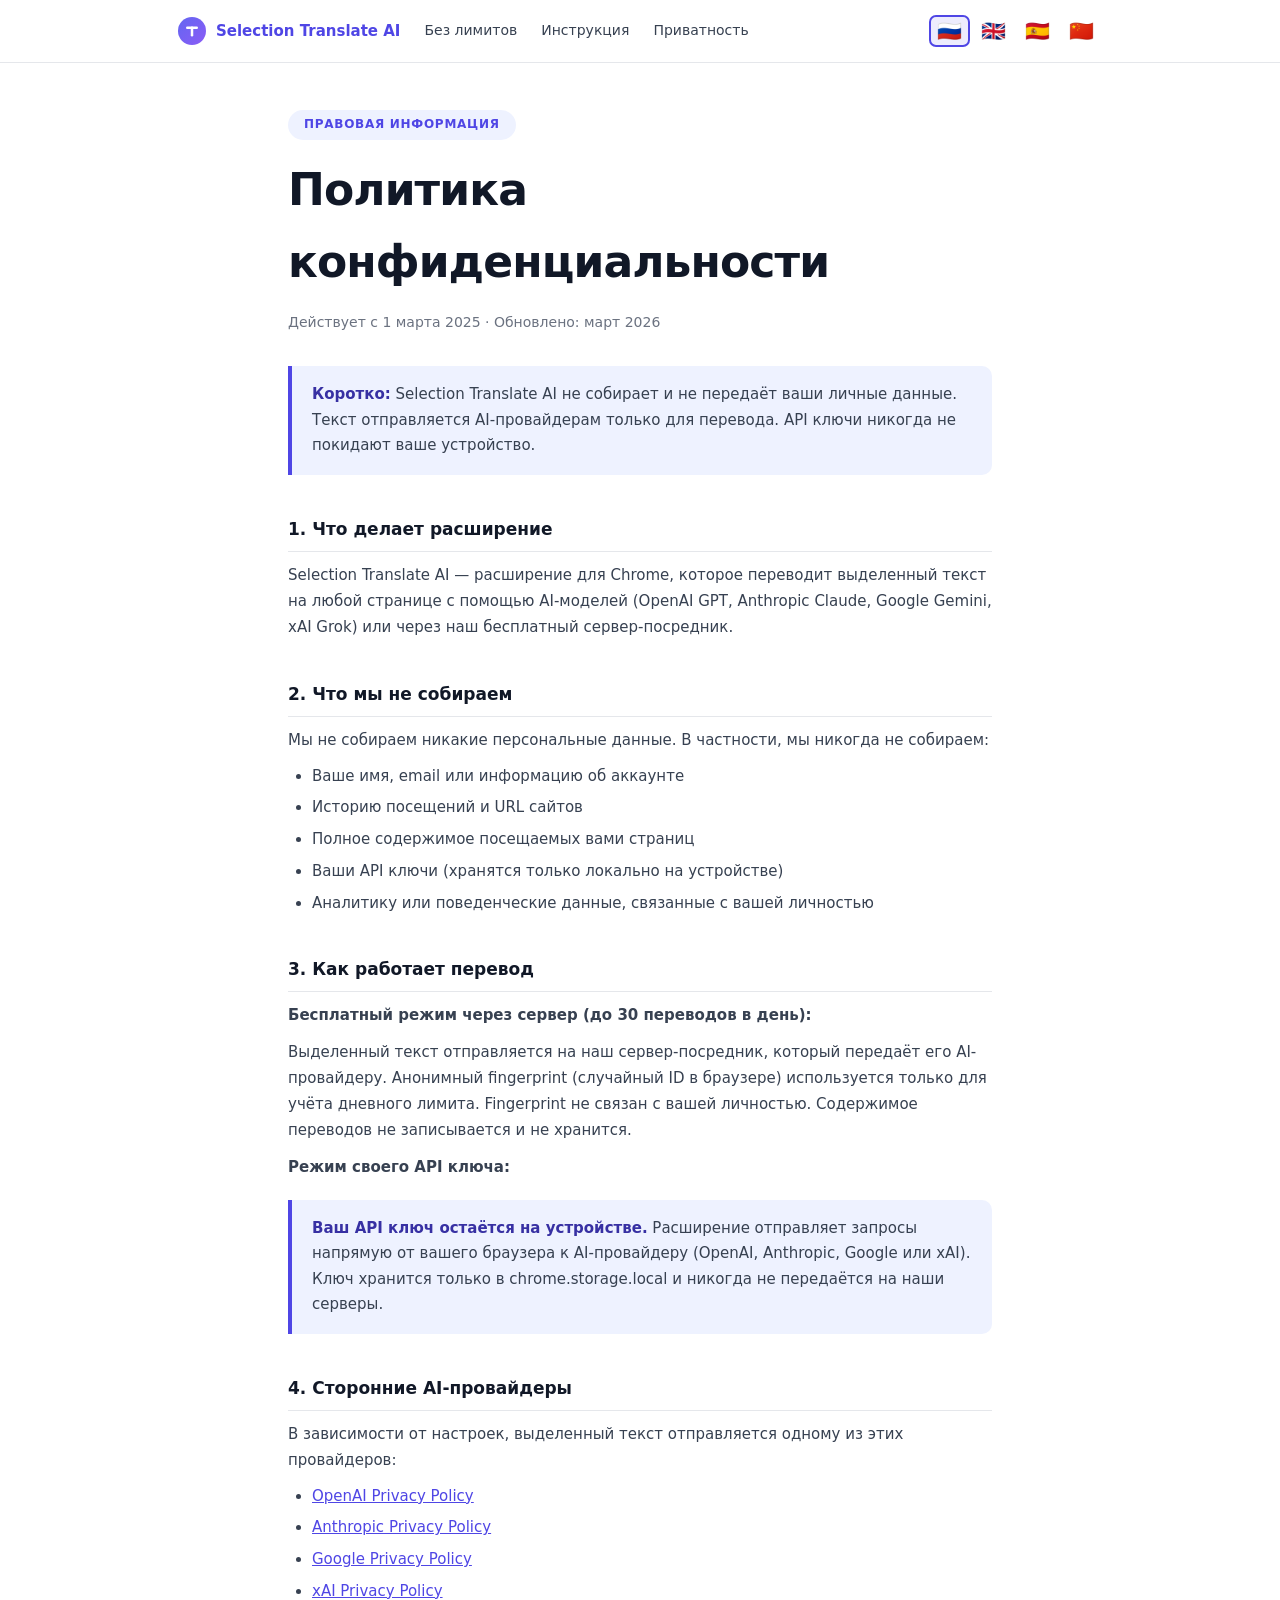
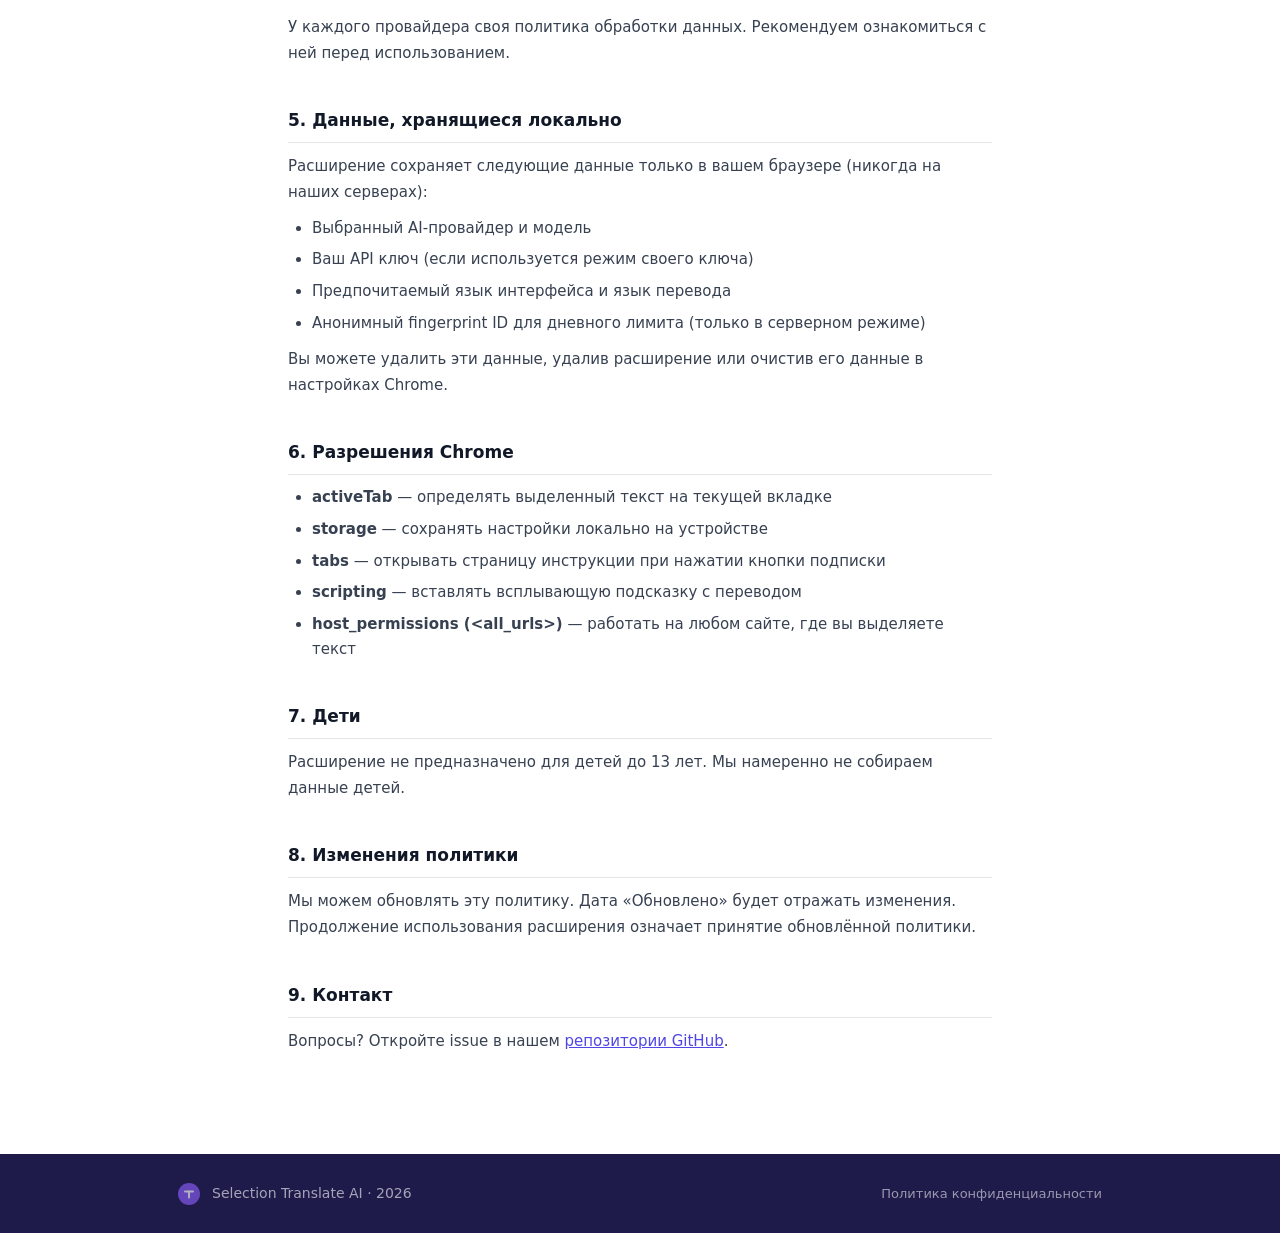
==== commit e5ee7cd3: "Replace site files" ====
--- a/privacy-policy.html
+++ b/privacy-policy.html
@@ -50,7 +50,17 @@
   <nav class="nav" id="nav">
     <div class="nav-inner">
       <a href="index.html" class="nav-logo">
-        <img src="icon128.png" alt="Selection Translate AI" width="28" height="28">
+        <svg width="28" height="28" viewBox="0 0 28 28" fill="none" xmlns="http://www.w3.org/2000/svg" style="flex-shrink:0;display:block">
+          <defs>
+            <linearGradient id="nlg" x1="0" y1="0" x2="28" y2="28" gradientUnits="userSpaceOnUse">
+              <stop stop-color="#6366f1"/>
+              <stop offset="1" stop-color="#8b5cf6"/>
+            </linearGradient>
+          </defs>
+          <circle cx="14" cy="14" r="14" fill="url(#nlg)"/>
+          <rect x="8" y="9.5" width="12" height="2.5" rx="1.25" fill="white"/>
+          <rect x="12.75" y="9.5" width="2.5" height="10" rx="1.25" fill="white"/>
+        </svg>
         <span>Selection Translate AI</span>
       </a>
       <div class="nav-links">
@@ -120,7 +130,6 @@
         <ul>
           <li data-i18n="pp_s6_li1"></li>
           <li data-i18n="pp_s6_li2"></li>
-          <li data-i18n="pp_s6_li3"></li>
           <li data-i18n="pp_s6_li4"></li>
           <li data-i18n="pp_s6_li5"></li>
           <li data-i18n="pp_s6_li6"></li>
@@ -141,7 +150,11 @@
 
   <footer class="footer">
     <div class="container footer-inner">
-      <img src="icon128.png" alt="" width="22" height="22">
+      <svg width="22" height="22" viewBox="0 0 22 22" fill="none" xmlns="http://www.w3.org/2000/svg" style="opacity:0.65;display:block;flex-shrink:0">
+          <circle cx="11" cy="11" r="11" fill="#8b5cf6"/>
+          <rect x="6" y="7.5" width="10" height="2" rx="1" fill="white"/>
+          <rect x="10" y="7.5" width="2" height="8" rx="1" fill="white"/>
+        </svg>
       <span data-i18n="pp_footer"></span>
       <a href="privacy-policy.html" class="footer-privacy-link" data-i18n="pp_footer_privacy"></a>
     </div>
@@ -181,7 +194,6 @@
     pp_s6:    "6. Разрешения Chrome",
     pp_s6_li1: "<strong>activeTab</strong> — определять выделенный текст на текущей вкладке",
     pp_s6_li2: "<strong>storage</strong> — сохранять настройки локально на устройстве",
-    pp_s6_li3: "<strong>contextMenus</strong> — добавить «Перевести» в контекстное меню",
     pp_s6_li4: "<strong>tabs</strong> — открывать страницу инструкции при нажатии кнопки подписки",
     pp_s6_li5: "<strong>scripting</strong> — вставлять всплывающую подсказку с переводом",
     pp_s6_li6: "<strong>host_permissions (&lt;all_urls&gt;)</strong> — работать на любом сайте, где вы выделяете текст",
@@ -229,7 +241,6 @@
     pp_s6:    "6. Chrome Permissions",
     pp_s6_li1: "<strong>activeTab</strong> — to detect text you select on the current tab",
     pp_s6_li2: "<strong>storage</strong> — to save your settings locally on your device",
-    pp_s6_li3: "<strong>contextMenus</strong> — to add \"Translate\" to the right-click menu",
     pp_s6_li4: "<strong>tabs</strong> — to open the setup guide when you click the subscribe button",
     pp_s6_li5: "<strong>scripting</strong> — to inject the translation tooltip on web pages",
     pp_s6_li6: "<strong>host_permissions (&lt;all_urls&gt;)</strong> — to work on any website where you select text",
@@ -277,7 +288,6 @@
     pp_s6:    "6. Permisos de Chrome",
     pp_s6_li1: "<strong>activeTab</strong> — para detectar el texto seleccionado en la pestaña actual",
     pp_s6_li2: "<strong>storage</strong> — para guardar tu configuración localmente en tu dispositivo",
-    pp_s6_li3: "<strong>contextMenus</strong> — para añadir &ldquo;Traducir&rdquo; al menú contextual del botón derecho",
     pp_s6_li4: "<strong>tabs</strong> — para abrir la guía de configuración al hacer clic en el botón de suscripción",
     pp_s6_li5: "<strong>scripting</strong> — para insertar el tooltip de traducción en las páginas web",
     pp_s6_li6: "<strong>host_permissions (&lt;all_urls&gt;)</strong> — para funcionar en cualquier sitio web donde selecciones texto",
@@ -325,7 +335,6 @@
     pp_s6:    "6. Chrome 权限",
     pp_s6_li1: "<strong>activeTab</strong> — 检测您在当前标签页中选中的文本",
     pp_s6_li2: "<strong>storage</strong> — 在您的设备本地保存设置",
-    pp_s6_li3: "<strong>contextMenus</strong> — 在右键菜单中添加&ldquo;翻译&rdquo;选项",
     pp_s6_li4: "<strong>tabs</strong> — 点击订阅按钮时打开设置指南页面",
     pp_s6_li5: "<strong>scripting</strong> — 在网页上注入翻译提示框",
     pp_s6_li6: "<strong>host_permissions (&lt;all_urls&gt;)</strong> — 在您选择文本的任何网站上运行",
--- a/style.css
+++ b/style.css
@@ -185,6 +185,69 @@
 .feature-card h3 { font-size: 17px; font-weight: 700; margin-bottom: 9px; }
 .feature-card p  { font-size: 14px; color: var(--text-muted); line-height: 1.65; }
 
+/* ══ How-to section ═════════════════════════════════════════ */
+.howto-section { padding: 100px 0; background: white; }
+
+.howto-steps {
+  margin-bottom: 52px;
+  border: 1px solid var(--border);
+  border-radius: var(--radius-lg);
+  overflow: hidden;
+  background: white;
+  box-shadow: var(--shadow-sm);
+}
+.howto-step {
+  display: flex; align-items: flex-start; gap: 20px;
+  padding: 22px 28px;
+  border-bottom: 1px solid var(--border);
+  transition: background var(--ease);
+}
+.howto-step:last-child { border-bottom: none; }
+.howto-step:hover { background: #fafafa; }
+.howto-step-num {
+  flex-shrink: 0; width: 36px; height: 36px; border-radius: 50%;
+  background: linear-gradient(135deg, #6366f1, #8b5cf6);
+  display: flex; align-items: center; justify-content: center;
+  color: white; font-size: 15px; font-weight: 700;
+  box-shadow: 0 3px 10px rgba(99,102,241,0.28);
+  margin-top: 2px;
+}
+.howto-step-body { flex: 1; }
+.howto-step-body h3 { font-size: 15px; font-weight: 700; margin-bottom: 5px; color: var(--text); }
+.howto-step-body p  { font-size: 14px; color: var(--text-2); line-height: 1.65; margin: 0; }
+
+.howto-features {
+  display: grid;
+  grid-template-columns: repeat(auto-fit, minmax(240px, 1fr));
+  gap: 20px;
+}
+.howto-feature {
+  background: var(--bg); border: 1px solid var(--border);
+  border-radius: var(--radius-lg); padding: 26px 24px;
+  box-shadow: var(--shadow-sm);
+  transition: transform var(--ease), box-shadow var(--ease), border-color var(--ease);
+}
+.howto-feature:hover {
+  transform: translateY(-4px);
+  box-shadow: var(--shadow);
+  border-color: rgba(99,102,241,0.2);
+}
+.howto-feat-icon { font-size: 32px; margin-bottom: 13px; }
+.howto-feature h3 { font-size: 16px; font-weight: 700; margin-bottom: 9px; color: var(--text); }
+.howto-feature p  { font-size: 14px; color: var(--text-2); line-height: 1.65; margin: 0; }
+
+.howto-hotkeys { margin-top: 11px; display: flex; flex-direction: column; gap: 7px; }
+.howto-hk-row { display: flex; align-items: center; gap: 10px; }
+.howto-hk-row kbd {
+  font-family: monospace; font-size: 11px; font-weight: 700;
+  background: white; border: 1.5px solid var(--border);
+  border-bottom-width: 3px;
+  border-radius: 6px; padding: 2px 8px;
+  color: var(--brand); white-space: nowrap; flex-shrink: 0;
+  box-shadow: 0 1px 3px rgba(0,0,0,0.07);
+}
+.howto-hk-row span { font-size: 13px; color: var(--text-2); line-height: 1.4; }
+
 /* ══ Guide section ══════════════════════════════════════════ */
 .guide-section { padding: 100px 0; background: white; }
 
@@ -360,21 +423,28 @@
   background: #f4f6fb;
 }
 
-/* top bar: flags + toggle */
-.pm-topbar {
+/* header: [toggle + hotkey] [flags] — matches real extension layout */
+.pm-header {
   display: flex; align-items: center; justify-content: space-between;
   padding: 8px 10px;
   background: white; border-bottom: 1px solid #e8edf5;
 }
+.pm-header-left { display: flex; align-items: center; gap: 7px; }
 .pm-flags { display: flex; gap: 1px; font-size: 16px; line-height: 1; }
-.pm-toggle-wrap { display: flex; align-items: center; }
-.pm-toggle {
-  width: 40px; height: 22px; border-radius: 11px;
-  background: var(--brand); position: relative; flex-shrink: 0;
-}
-.pm-toggle::after {
-  content: ""; position: absolute; right: 2px; top: 2px;
-  width: 18px; height: 18px; border-radius: 50%; background: white;
+
+/* Toggle — green when on (enabled), matching real extension */
+.pm-toggle-track {
+  width: 36px; height: 20px; border-radius: 10px;
+  background: rgba(239,68,68,0.8); /* red = disabled */
+  position: relative; flex-shrink: 0;
+}
+.pm-toggle-track.pm-toggle-on { background: rgba(34,197,94,0.9); }
+.pm-toggle-thumb {
+  position: absolute; right: 2px; top: 2px;
+  width: 16px; height: 16px; border-radius: 50%; background: white;
+}
+.pm-hotkey-hint {
+  font-size: 9px; color: #9ca3af; font-family: monospace; white-space: nowrap;
 }
 
 /* body */
@@ -472,6 +542,79 @@
 .pm-key-status {
   margin-top: 5px; font-size: 11px;
   color: #16a34a; font-weight: 600; text-align: center;
+}
+
+/* ── Radio cards (API source options) ────────────────────── */
+.pm-radio-card {
+  display: flex; align-items: center; gap: 7px;
+  padding: 6px 8px; border-radius: 6px;
+  border: 1px solid #e0e0e8; background: white;
+  margin-bottom: 4px;
+}
+.pm-radio-card.pm-active { border-color: var(--brand); background: #f0f0ff; }
+.pm-radio-dot {
+  width: 11px; height: 11px; border-radius: 50%;
+  border: 1.5px solid #bbb; flex-shrink: 0;
+}
+.pm-radio-dot.pm-radio-filled {
+  border-color: var(--brand);
+  background: radial-gradient(circle, var(--brand) 45%, transparent 45%);
+}
+.pm-radio-body { flex: 1; display: flex; flex-direction: column; gap: 1px; min-width: 0; }
+.pm-radio-title { font-size: 11.5px; font-weight: 600; color: #1f2937; }
+.pm-radio-sub   { font-size: 10px; color: #9ca3af; }
+
+/* Subscribe chip */
+.pm-sub-chip {
+  flex-shrink: 0; padding: 3px 7px; border-radius: 8px;
+  font-size: 9px; font-weight: 700;
+  background: linear-gradient(135deg, #f97316, #ef4444); color: white;
+  white-space: nowrap;
+}
+
+/* ── Provider tabs ────────────────────────────────────────── */
+.pm-provider-tabs { display: flex; gap: 3px; margin-top: 6px; margin-bottom: 5px; flex-wrap: wrap; }
+.pm-tab {
+  font-size: 10px; font-weight: 600;
+  padding: 3px 8px; border-radius: 5px;
+  border: 1px solid #ddd; background: white; color: #6b7280;
+}
+.pm-tab.pm-tab-active { border-color: var(--brand); background: var(--brand); color: white; }
+
+/* ── Model pills ──────────────────────────────────────────── */
+.pm-model-pills { display: flex; gap: 3px; flex-wrap: wrap; margin-bottom: 6px; }
+.pm-model-pill {
+  font-size: 9.5px; padding: 2px 7px; border-radius: 5px;
+  border: 1px solid #ddd; background: white; color: #6b7280;
+}
+.pm-model-pill.pm-model-active {
+  border-color: var(--brand); background: #eef2ff; color: var(--brand); font-weight: 600;
+}
+
+/* ── Key saved badge ──────────────────────────────────────── */
+.pm-key-active-badge {
+  display: flex; align-items: center; gap: 5px;
+  padding: 5px 8px; margin: 5px 0;
+  background: #f0fdf4; border: 1px solid #bbf7d0;
+  border-radius: 6px; font-size: 10px; font-weight: 600; color: #15803d;
+}
+.pm-key-check { font-size: 11px; }
+.pm-key-masked { font-family: monospace; font-size: 9.5px; color: #9ca3af; font-weight: 400; }
+
+/* ── Action buttons ───────────────────────────────────────── */
+.pm-actions-row { display: flex; gap: 4px; margin-bottom: 5px; }
+.pm-btn-save {
+  flex: 1; padding: 5px 0; text-align: center; border-radius: 5px;
+  background: linear-gradient(135deg, #6366f1, #8b5cf6);
+  color: white; font-size: 10.5px; font-weight: 600;
+}
+.pm-btn-validate {
+  padding: 5px 10px; border-radius: 5px;
+  border: 1.5px solid var(--brand); color: var(--brand);
+  background: white; font-size: 10.5px; font-weight: 600;
+}
+.pm-key-status-ok {
+  font-size: 10.5px; color: #16a34a; font-weight: 600; text-align: center;
 }
 
 /* ══ Privacy section ════════════════════════════════════════ */
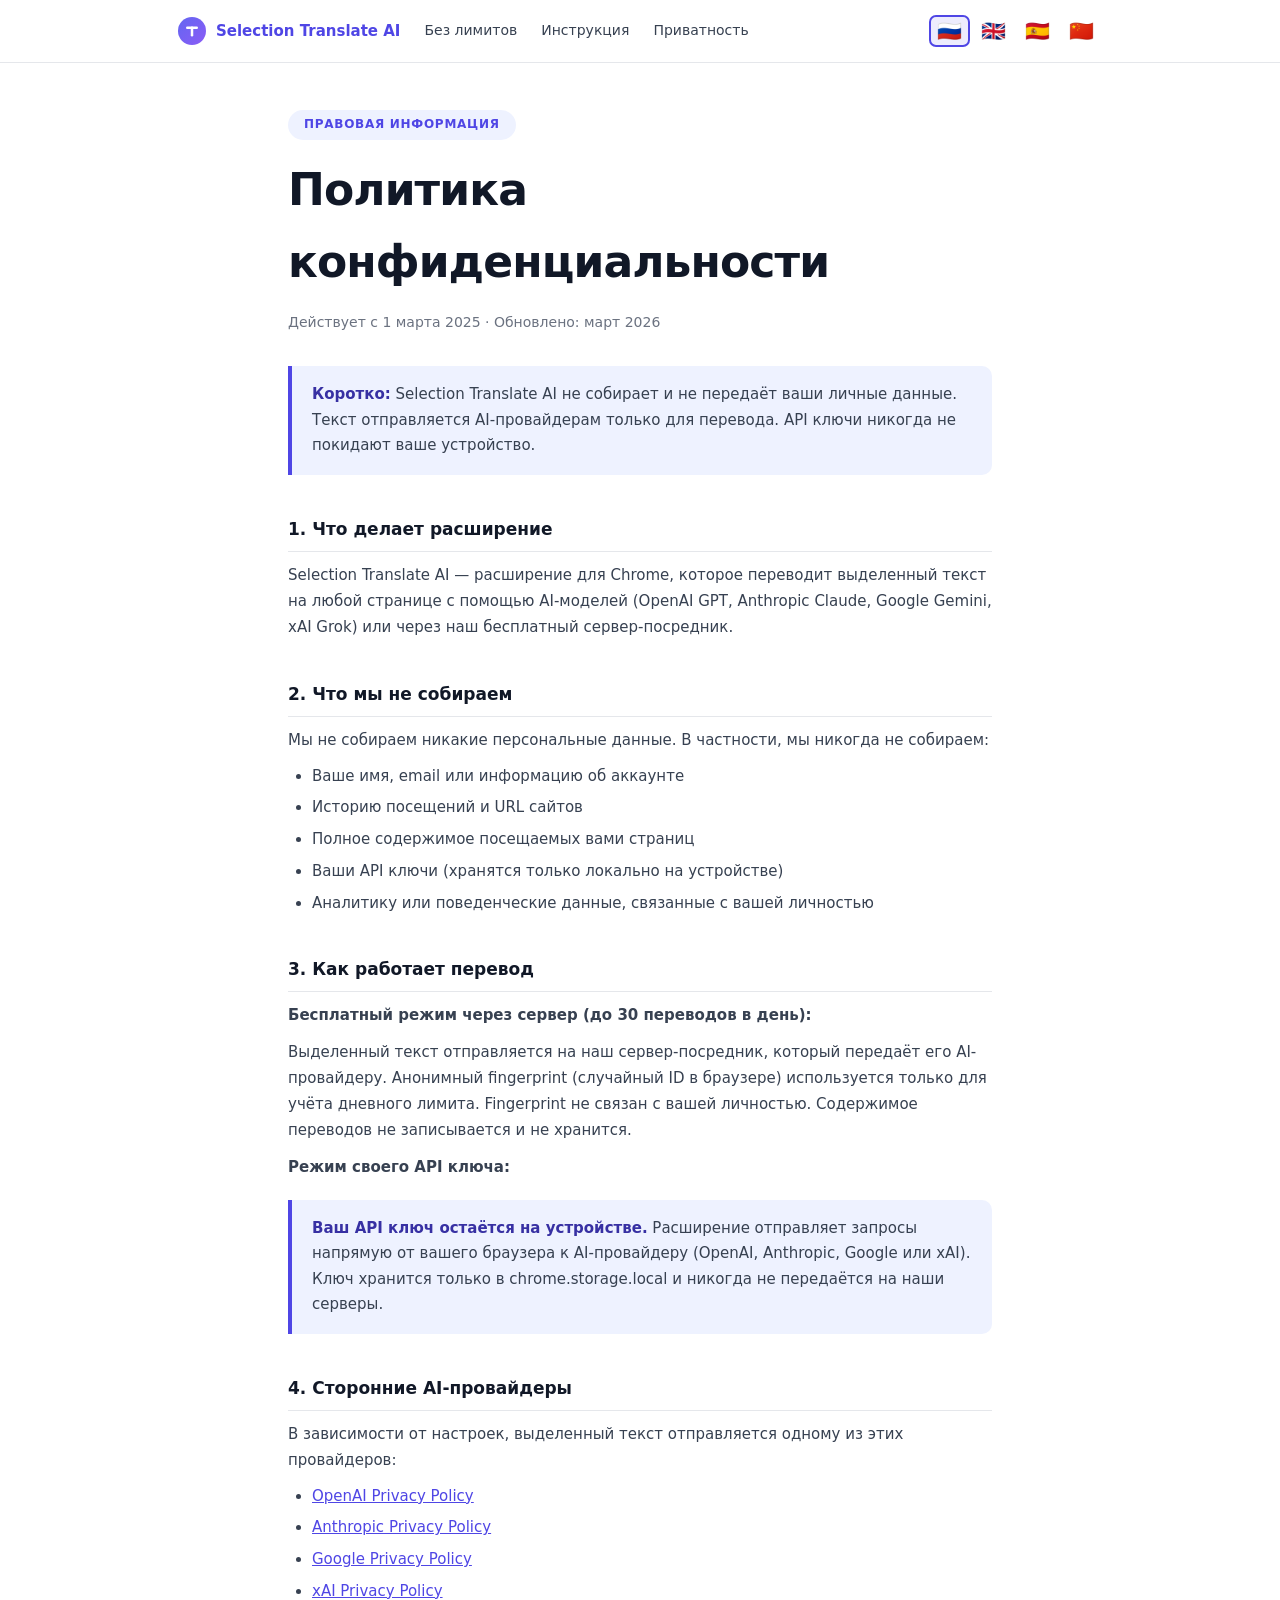
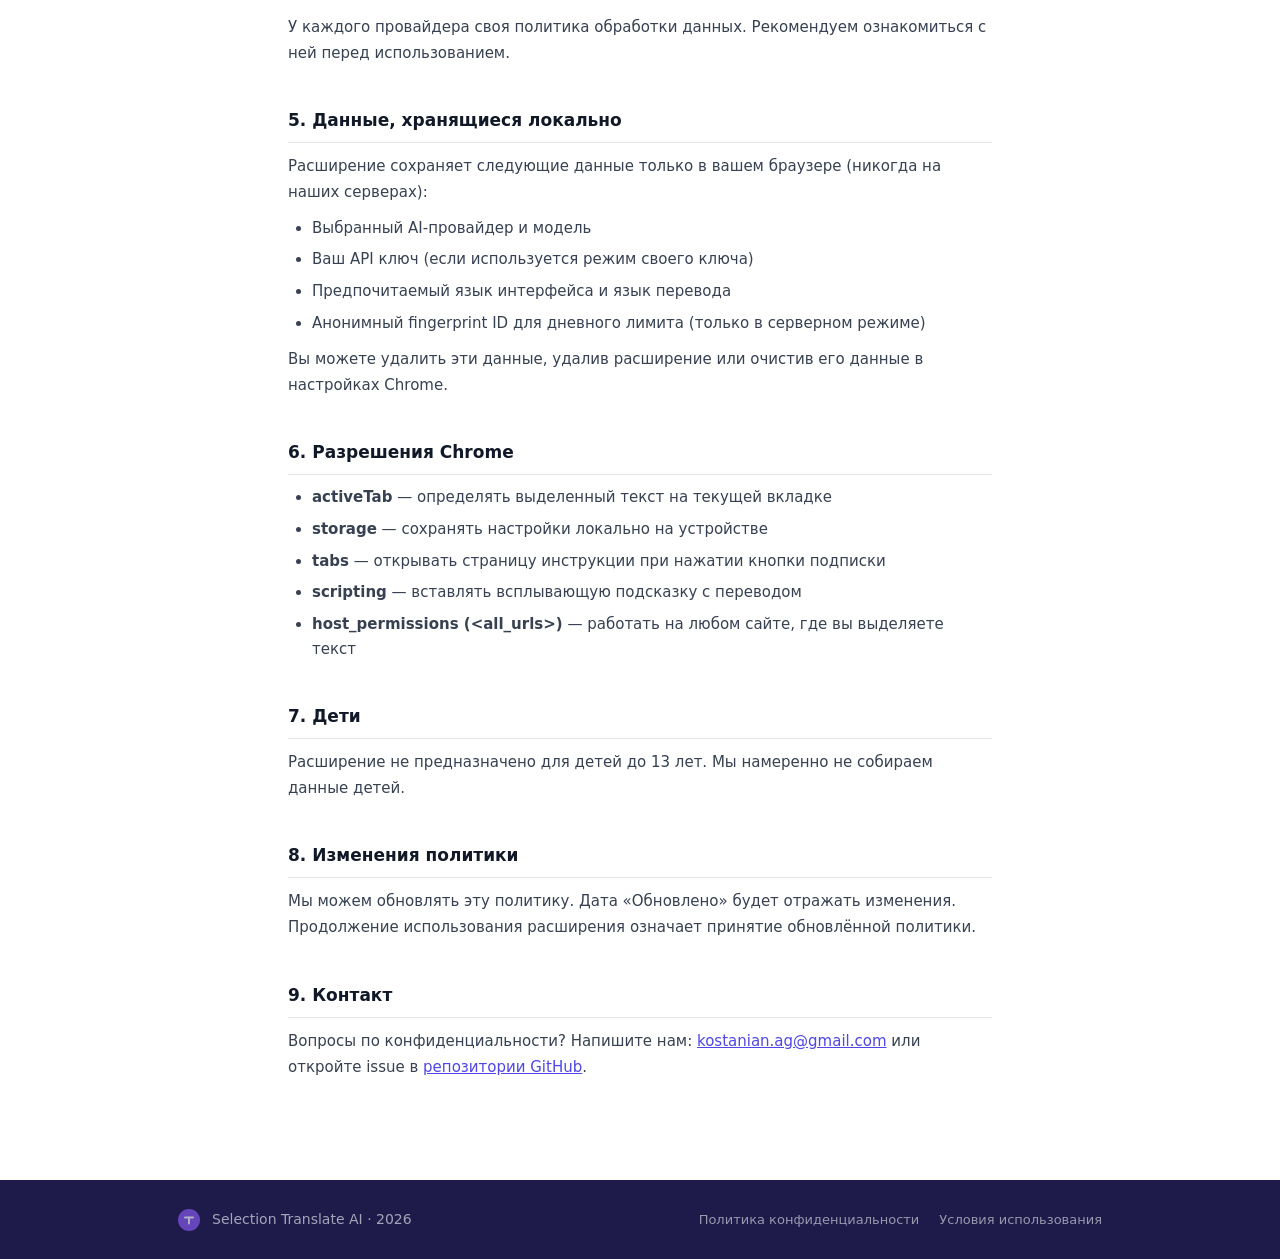
==== commit ec75f29a: "new replace" ====
--- a/privacy-policy.html
+++ b/privacy-policy.html
@@ -156,7 +156,10 @@
           <rect x="10" y="7.5" width="2" height="8" rx="1" fill="white"/>
         </svg>
       <span data-i18n="pp_footer"></span>
-      <a href="privacy-policy.html" class="footer-privacy-link" data-i18n="pp_footer_privacy"></a>
+      <div class="footer-links">
+        <a href="privacy-policy.html" class="footer-privacy-link" data-i18n="pp_footer_privacy"></a>
+        <a href="terms.html" class="footer-privacy-link" data-i18n="pp_footer_terms"></a>
+      </div>
     </div>
   </footer>
 
@@ -202,12 +205,13 @@
     pp_s8:    "8. Изменения политики",
     pp_s8_p:  "Мы можем обновлять эту политику. Дата «Обновлено» будет отражать изменения. Продолжение использования расширения означает принятие обновлённой политики.",
     pp_s9:    "9. Контакт",
-    pp_s9_p:  "Вопросы? Откройте issue в нашем <a href=\"https://github.com/kostanian/Selection-Translate-AI\" target=\"_blank\" rel=\"noopener\">репозитории GitHub</a>.",
+    pp_s9_p:  "Вопросы по конфиденциальности? Напишите нам: <a href=\"mailto:kostanian.ag@gmail.com\">kostanian.ag@gmail.com</a> или откройте issue в <a href=\"https://github.com/kostanian/Selection-Translate-AI\" target=\"_blank\" rel=\"noopener\">репозитории GitHub</a>.",
     pp_nav_alt:     "Без лимитов",
     pp_nav_guide:   "Инструкция",
     pp_nav_privacy: "Приватность",
     pp_footer:         "Selection Translate AI \u00b7 2026",
     pp_footer_privacy: "Политика конфиденциальности",
+    pp_footer_terms:   "Условия использования",
   },
   en: {
     pp_tag:   "Legal",
@@ -249,12 +253,13 @@
     pp_s8:    "8. Changes to This Policy",
     pp_s8_p:  "We may update this policy from time to time. The \"Last updated\" date above will reflect any changes. Continued use of the extension constitutes acceptance of the updated policy.",
     pp_s9:    "9. Contact",
-    pp_s9_p:  "Questions about this privacy policy? Please open an issue on our <a href=\"https://github.com/kostanian/Selection-Translate-AI\" target=\"_blank\" rel=\"noopener\">GitHub repository</a>.",
+    pp_s9_p:  "Questions about this privacy policy? Email us at <a href=\"mailto:kostanian.ag@gmail.com\">kostanian.ag@gmail.com</a> or open an issue on our <a href=\"https://github.com/kostanian/Selection-Translate-AI\" target=\"_blank\" rel=\"noopener\">GitHub repository</a>.",
     pp_nav_alt:     "Use Your Own Key",
     pp_nav_guide:   "Setup Guide",
     pp_nav_privacy: "Privacy",
     pp_footer:         "Selection Translate AI \u00b7 2026",
     pp_footer_privacy: "Privacy Policy",
+    pp_footer_terms:   "Terms of Use",
   },
   es: {
     pp_tag:   "Aviso legal",
@@ -296,12 +301,13 @@
     pp_s8:    "8. Cambios en esta política",
     pp_s8_p:  "Podemos actualizar esta política periódicamente. La fecha de \"Última actualización\" reflejará los cambios. El uso continuado de la extensión implica la aceptación de la política actualizada.",
     pp_s9:    "9. Contacto",
-    pp_s9_p:  "¿Preguntas? Abre un issue en nuestro <a href=\"https://github.com/kostanian/Selection-Translate-AI\" target=\"_blank\" rel=\"noopener\">repositorio de GitHub</a>.",
+    pp_s9_p:  "¿Preguntas sobre esta política? Escríbenos a <a href=\"mailto:kostanian.ag@gmail.com\">kostanian.ag@gmail.com</a> o abre un issue en nuestro <a href=\"https://github.com/kostanian/Selection-Translate-AI\" target=\"_blank\" rel=\"noopener\">repositorio de GitHub</a>.",
     pp_nav_alt:     "Sin límites",
     pp_nav_guide:   "Instrucciones",
     pp_nav_privacy: "Privacidad",
     pp_footer:         "Selection Translate AI \u00b7 2026",
     pp_footer_privacy: "Política de privacidad",
+    pp_footer_terms:   "Términos de uso",
   },
   zh: {
     pp_tag:   "法律信息",
@@ -343,12 +349,13 @@
     pp_s8:    "8. 政策变更",
     pp_s8_p:  "我们可能会不时更新本政策。上方的&ldquo;最后更新&rdquo;日期将反映任何变更。继续使用扩展即表示您接受更新后的政策。",
     pp_s9:    "9. 联系方式",
-    pp_s9_p:  "有疑问？请在我们的 <a href=\"https://github.com/kostanian/Selection-Translate-AI\" target=\"_blank\" rel=\"noopener\">GitHub 仓库</a>中提交 issue。",
+    pp_s9_p:  "对本隐私政策有疑问？请发送邮件至 <a href=\"mailto:kostanian.ag@gmail.com\">kostanian.ag@gmail.com</a>，或在我们的 <a href=\"https://github.com/kostanian/Selection-Translate-AI\" target=\"_blank\" rel=\"noopener\">GitHub 仓库</a>提交 issue。",
     pp_nav_alt:     "自带密钥",
     pp_nav_guide:   "设置指南",
     pp_nav_privacy: "隐私",
     pp_footer:         "Selection Translate AI \u00b7 2026",
     pp_footer_privacy: "隐私政策",
+    pp_footer_terms:   "使用条款",
   },
 };
 
--- a/style.css
+++ b/style.css
@@ -666,8 +666,11 @@
   font-size: 14px; color: rgba(255,255,255,0.6);
 }
 .footer-inner img { opacity: 0.6; }
+.footer-links {
+  margin-left: auto; display: flex; align-items: center; gap: 20px;
+}
 .footer-privacy-link {
-  margin-left: auto; font-size: 13px;
+  font-size: 13px;
   color: rgba(255,255,255,0.55);
   transition: color var(--ease);
 }
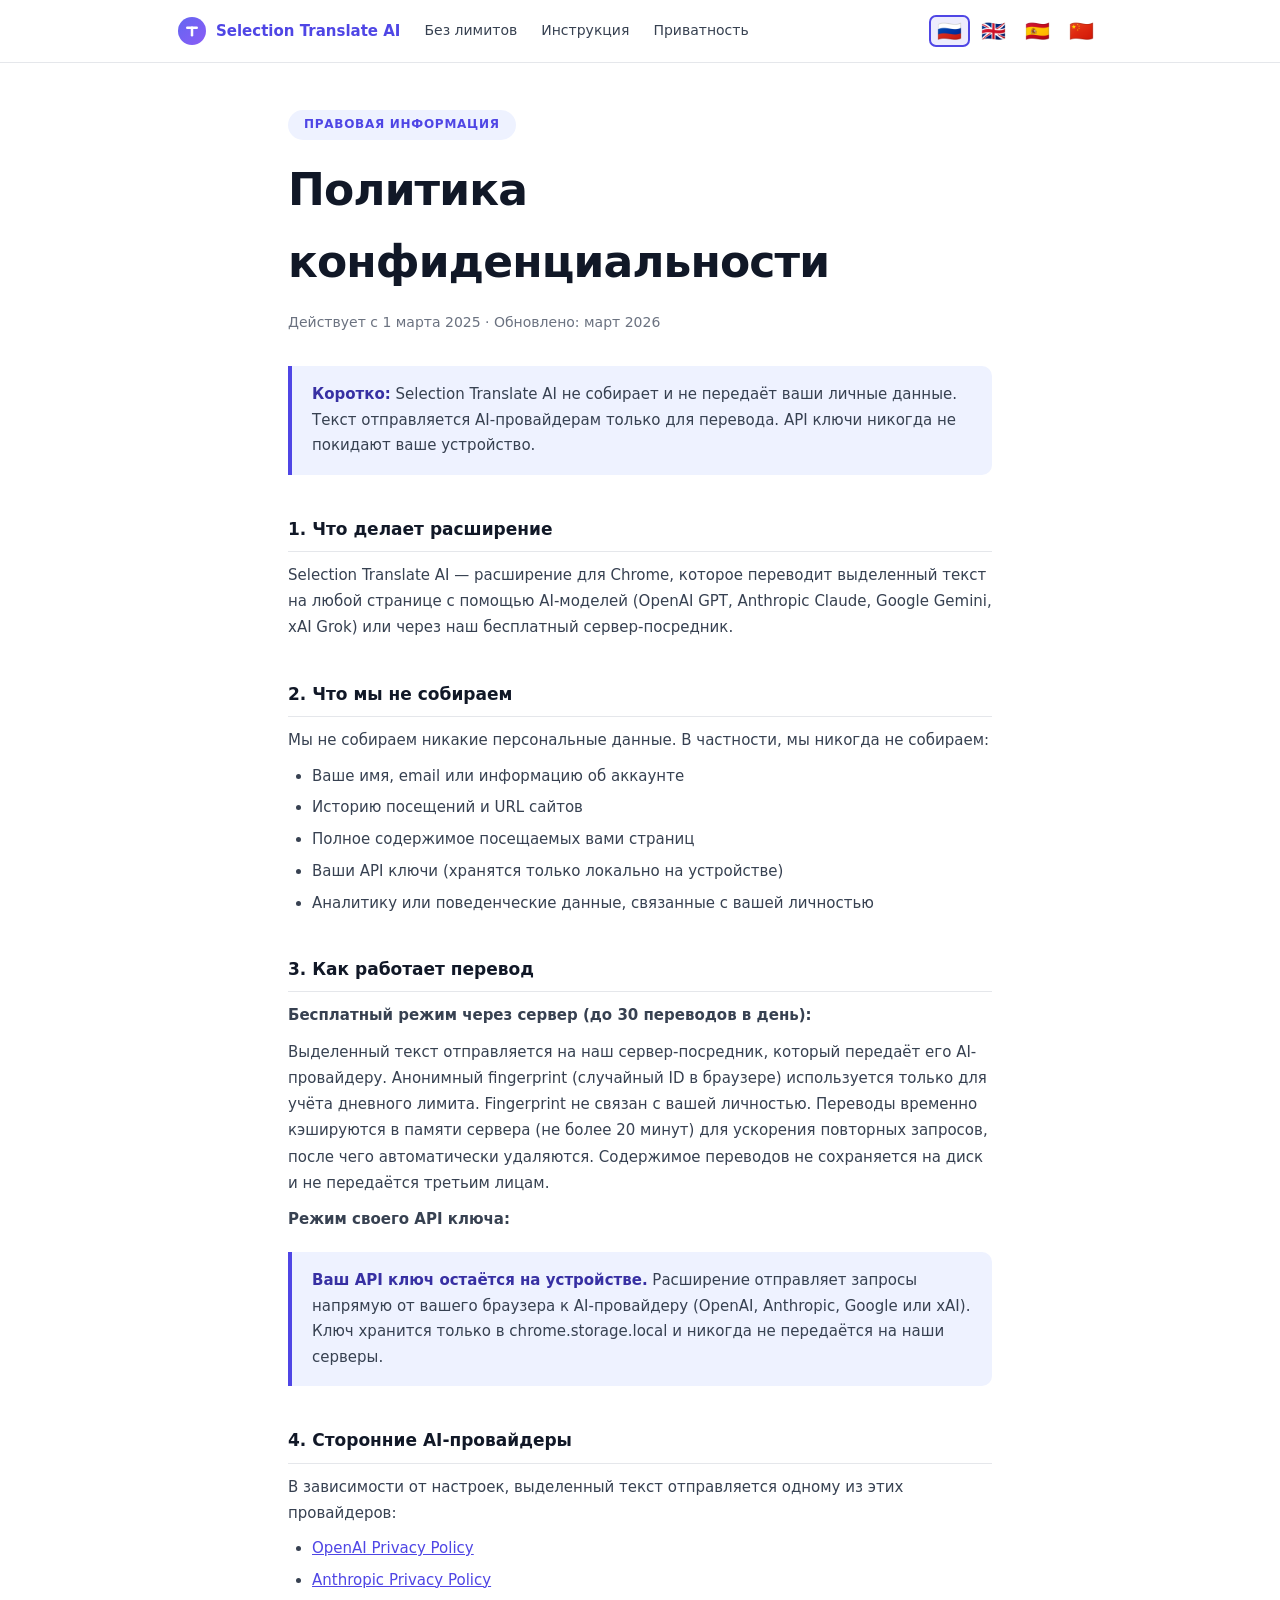
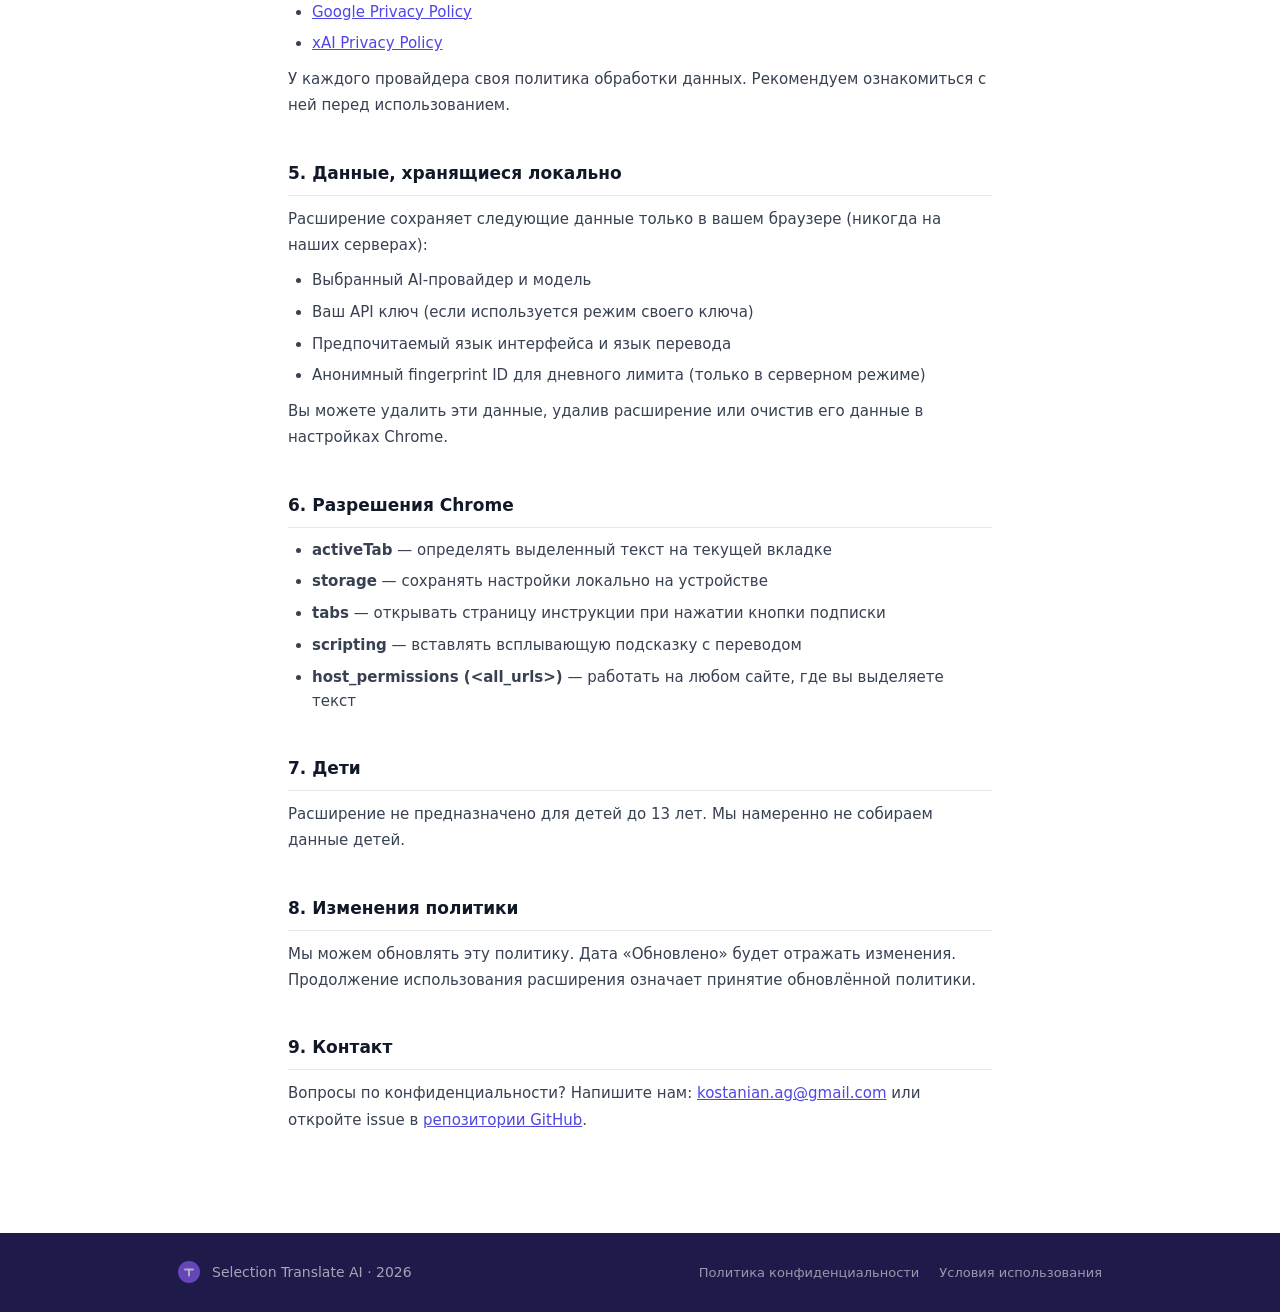
==== commit 3d7be1b3: "privacy policy replace" ====
--- a/privacy-policy.html
+++ b/privacy-policy.html
@@ -181,7 +181,7 @@
     pp_s2_li5: "Аналитику или поведенческие данные, связанные с вашей личностью",
     pp_s3:    "3. Как работает перевод",
     pp_s3_server_title: "Бесплатный режим через сервер (до 30 переводов в день):",
-    pp_s3_server_p: "Выделенный текст отправляется на наш сервер-посредник, который передаёт его AI-провайдеру. Анонимный fingerprint (случайный ID в браузере) используется только для учёта дневного лимита. Fingerprint не связан с вашей личностью. Содержимое переводов не записывается и не хранится.",
+    pp_s3_server_p: "Выделенный текст отправляется на наш сервер-посредник, который передаёт его AI-провайдеру. Анонимный fingerprint (случайный ID в браузере) используется только для учёта дневного лимита. Fingerprint не связан с вашей личностью. Переводы временно кэшируются в памяти сервера (не более 20 минут) для ускорения повторных запросов, после чего автоматически удаляются. Содержимое переводов не сохраняется на диск и не передаётся третьим лицам.",
     pp_s3_key_title: "Режим своего API ключа:",
     pp_s3_highlight: "<strong>Ваш API ключ остаётся на устройстве.</strong> Расширение отправляет запросы напрямую от вашего браузера к AI-провайдеру (OpenAI, Anthropic, Google или xAI). Ключ хранится только в chrome.storage.local и никогда не передаётся на наши серверы.",
     pp_s4:    "4. Сторонние AI-провайдеры",
@@ -229,7 +229,7 @@
     pp_s2_li5: "Analytics, behavioral data, or usage statistics linked to your identity",
     pp_s3:    "3. How Translation Works",
     pp_s3_server_title: "Free server mode (up to 30 translations/day):",
-    pp_s3_server_p: "The selected text is sent to our relay server, which forwards it to the AI provider. An anonymous fingerprint (random ID stored in your browser) is used solely to enforce the daily limit. This fingerprint is not linked to your identity. No translation content is logged or stored on our server.",
+    pp_s3_server_p: "The selected text is sent to our relay server, which forwards it to the AI provider. An anonymous fingerprint (random ID stored in your browser) is used solely to enforce the daily limit. This fingerprint is not linked to your identity. Translations are temporarily cached in server memory (up to 20 minutes) to speed up repeated requests, then automatically purged. No translation content is written to disk or shared with third parties.",
     pp_s3_key_title: "Own API key mode:",
     pp_s3_highlight: "<strong>Your API key stays on your device.</strong> The extension sends requests directly from your browser to the AI provider (OpenAI, Anthropic, Google, or xAI). The key is stored only in Chrome's local storage and is never transmitted to our servers.",
     pp_s4:    "4. Third-Party AI Providers",
